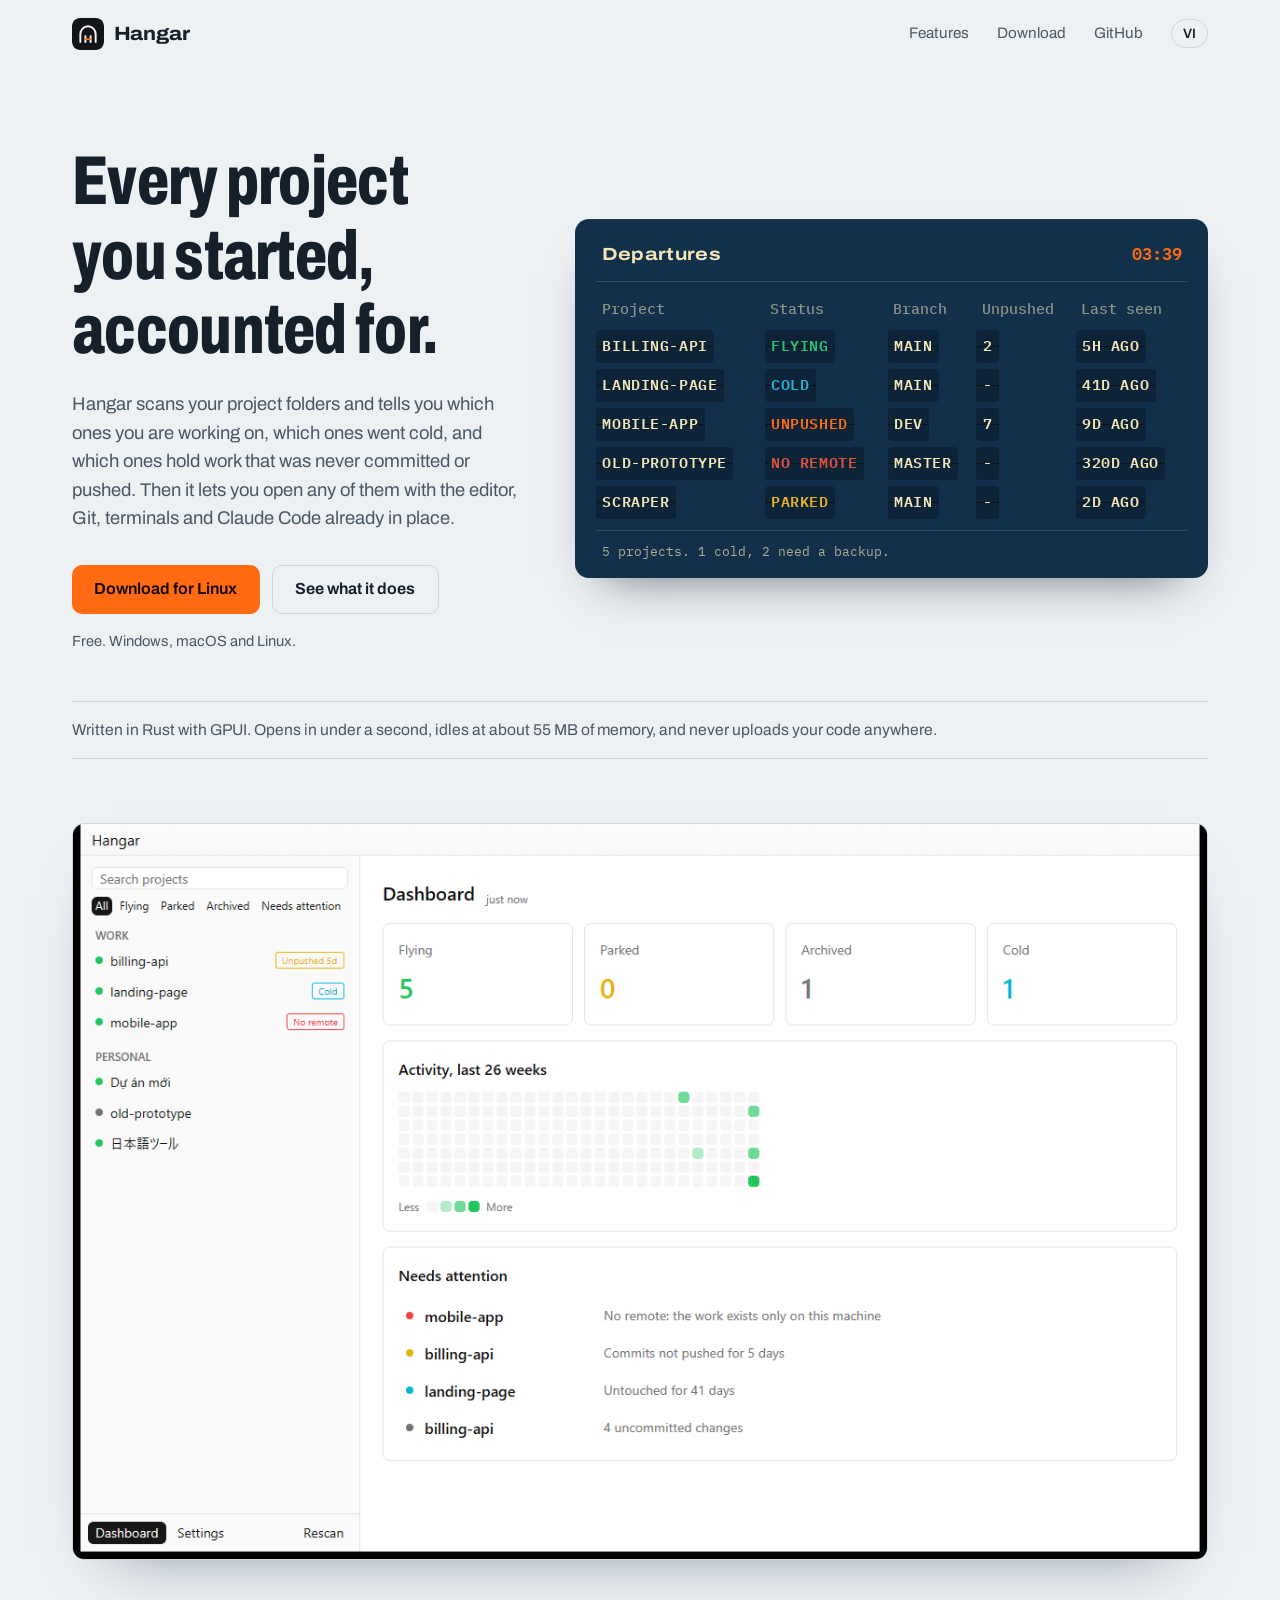
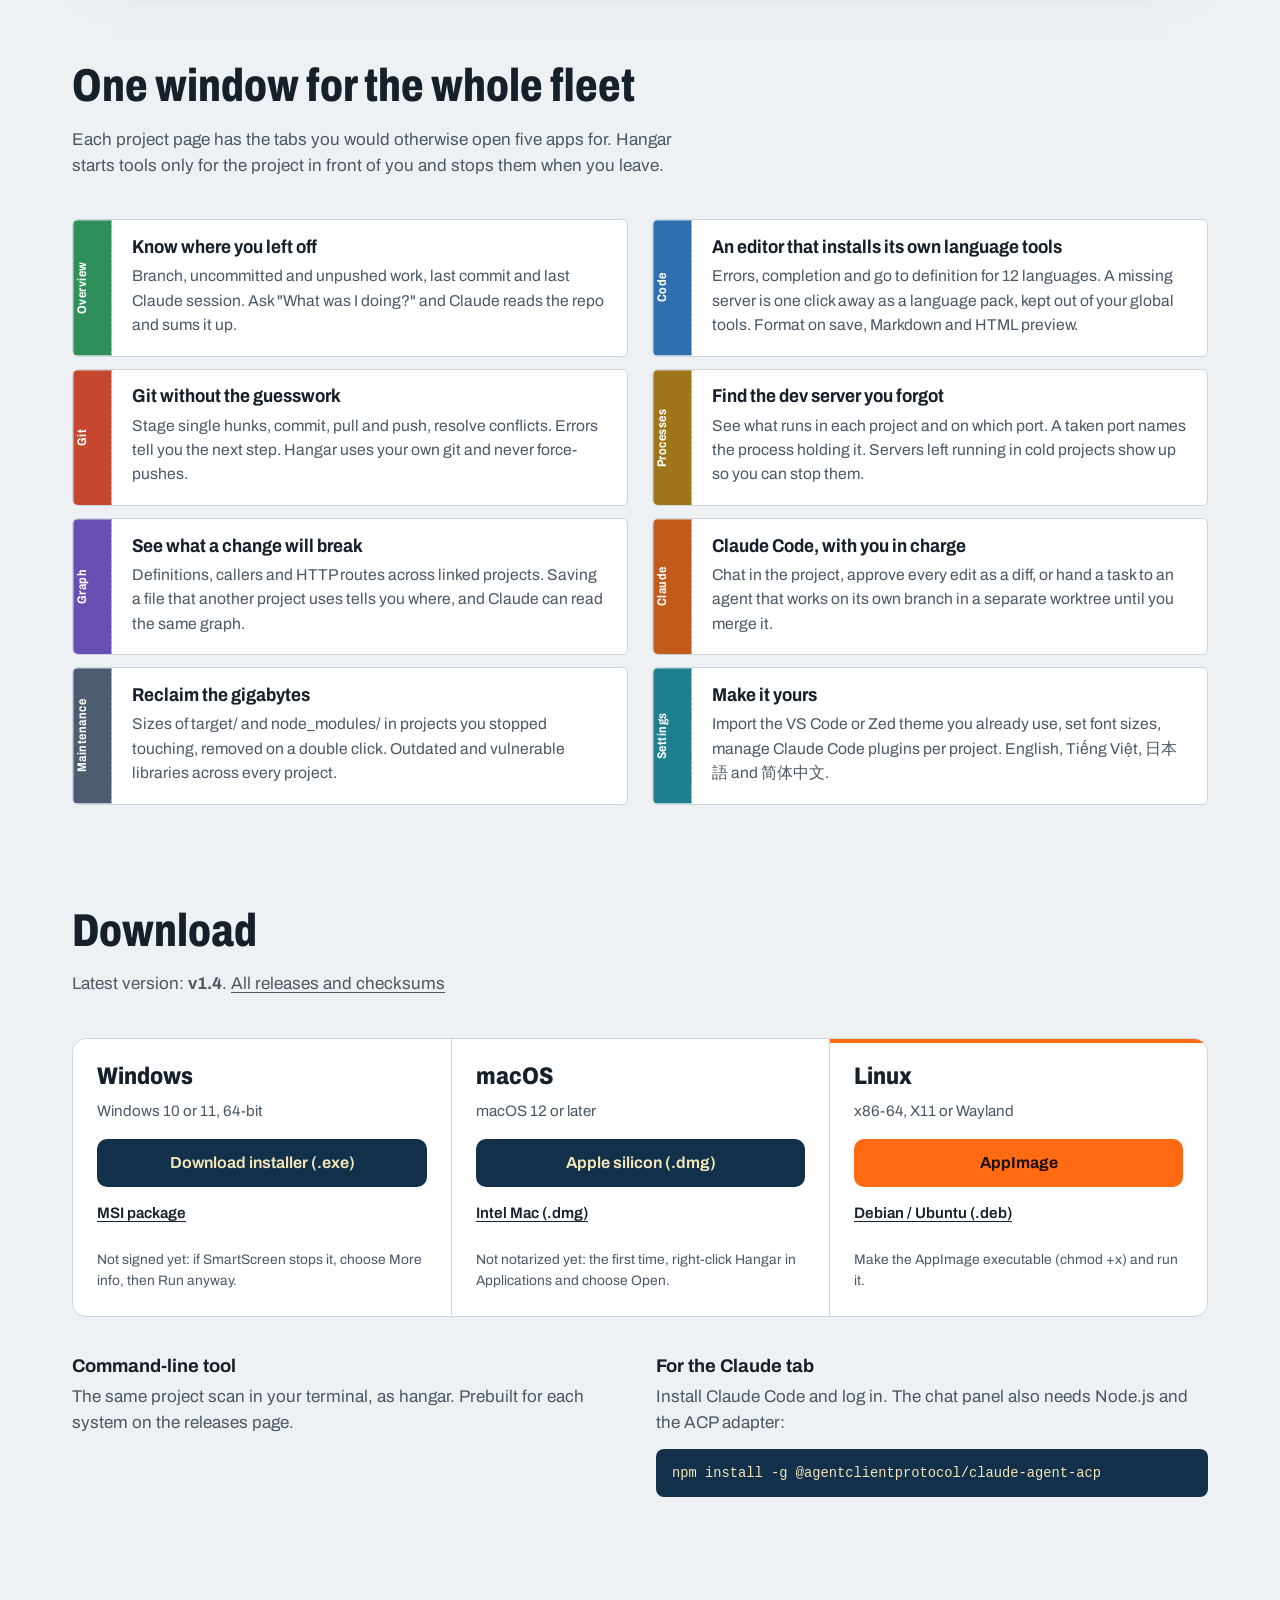
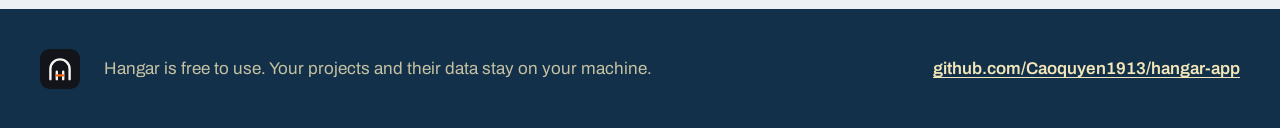
==== index.html @ e654cdb1 "Website and download page Co-Authored-By: Claude Opus 5.5 <noreply@anthropic.com>" ====
<!doctype html>
<html lang="en">
<head>
<meta charset="utf-8">
<meta name="viewport" content="width=device-width, initial-scale=1">
<title>Hangar — a control tower for all your projects</title>
<meta name="description" content="Hangar is a desktop app that keeps track of every project folder you have: what is active, what went cold, what was never pushed. Editor, Git, processes and Claude Code built in. Free for Windows, macOS and Linux.">
<meta property="og:title" content="Hangar — a control tower for all your projects">
<meta property="og:description" content="See which projects are flying, which went cold and which have work that was never pushed. Editor, Git, processes and Claude Code in one fast desktop app.">
<meta property="og:image" content="dashboard.png">
<link rel="icon" href="logo.svg" type="image/svg+xml">
<link rel="preconnect" href="https://fonts.googleapis.com">
<link rel="preconnect" href="https://fonts.gstatic.com" crossorigin>
<link href="https://fonts.googleapis.com/css2?family=Archivo:wdth,wght@62..125,400..800&family=IBM+Plex+Mono:wght@500;600&display=swap" rel="stylesheet">
<link rel="stylesheet" href="styles.css">
</head>
<body>
<a class="skip" href="#main" data-i18n="skip">Skip to content</a>

<header class="bar">
  <a class="brand" href="#top" aria-label="Hangar home">
    <img src="logo.svg" width="32" height="32" alt="">
    <span>Hangar</span>
  </a>
  <nav aria-label="Main">
    <a href="#features" data-i18n="nav.features">Features</a>
    <a href="#download" data-i18n="nav.download">Download</a>
    <a class="repo-link" href="https://github.com/Caoquyen1913/hangar-app">GitHub</a>
    <button class="lang" type="button" aria-label="Tiếng Việt" data-lang-toggle>VI</button>
  </nav>
</header>

<main id="main">
  <section class="hero" id="top">
    <div class="hero-copy">
      <h1 data-i18n="hero.title">Every project you started, accounted for.</h1>
      <p class="lede" data-i18n="hero.lede">Hangar scans your project folders and tells you which ones you are working on, which ones went cold, and which ones hold work that was never committed or pushed. Then it lets you open any of them with the editor, Git, terminals and Claude Code already in place.</p>
      <div class="cta">
        <a class="btn primary" href="#download" data-primary-download>
          <span data-primary-label data-i18n="hero.cta">Download Hangar</span>
        </a>
        <a class="btn ghost" href="#features" data-i18n="hero.source">See what it does</a>
      </div>
      <p class="fine" data-primary-note data-i18n="hero.fine">Free. Windows, macOS and Linux.</p>
    </div>

    <figure class="board" aria-label="Example: five projects and their status">
      <div class="board-head">
        <span class="board-title">Departures</span>
        <span class="board-clock" data-clock>09:41</span>
      </div>
      <table>
        <thead>
          <tr><th scope="col">Project</th><th scope="col">Status</th><th scope="col" class="opt">Branch</th><th scope="col">Unpushed</th><th scope="col">Last seen</th></tr>
        </thead>
        <tbody data-board>
          <tr><td><span class="flap">billing-api</span></td><td><span class="flap s-fly">FLYING</span></td><td class="opt"><span class="flap">main</span></td><td><span class="flap">2</span></td><td><span class="flap">5H AGO</span></td></tr>
          <tr><td><span class="flap">landing-page</span></td><td><span class="flap s-cold">COLD</span></td><td class="opt"><span class="flap">main</span></td><td><span class="flap">-</span></td><td><span class="flap">41D AGO</span></td></tr>
          <tr><td><span class="flap">mobile-app</span></td><td><span class="flap s-warn">UNPUSHED</span></td><td class="opt"><span class="flap">dev</span></td><td><span class="flap">7</span></td><td><span class="flap">9D AGO</span></td></tr>
          <tr><td><span class="flap">old-prototype</span></td><td><span class="flap s-red">NO REMOTE</span></td><td class="opt"><span class="flap">master</span></td><td><span class="flap">-</span></td><td><span class="flap">320D AGO</span></td></tr>
          <tr><td><span class="flap">scraper</span></td><td><span class="flap s-park">PARKED</span></td><td class="opt"><span class="flap">main</span></td><td><span class="flap">-</span></td><td><span class="flap">2D AGO</span></td></tr>
        </tbody>
      </table>
      <figcaption data-i18n="board.caption">5 projects. 1 cold, 2 need a backup.</figcaption>
    </figure>
  </section>

  <section class="facts" aria-label="Performance">
    <p data-i18n="facts">Written in Rust with GPUI. Opens in under a second, idles at about 55 MB of memory, and never uploads your code anywhere.</p>
  </section>

  <section class="shot">
    <img src="dashboard.png" width="1216" height="788" loading="lazy" alt="The Hangar dashboard: counts of flying, parked, archived and cold projects, a 26-week activity heatmap, and a list of projects that need attention.">
  </section>

  <section class="features" id="features" aria-labelledby="features-title">
    <div class="section-head">
      <h2 id="features-title" data-i18n="features.title">One window for the whole fleet</h2>
      <p data-i18n="features.lede">Each project page has the tabs you would otherwise open five apps for. Hangar starts tools only for the project in front of you and stops them when you leave.</p>
    </div>

    <ol class="strips">
      <li class="strip c-overview">
        <span class="gate">Overview</span>
        <div>
          <h3 data-i18n="f1.t">Know where you left off</h3>
          <p data-i18n="f1.d">Branch, uncommitted and unpushed work, last commit and last Claude session. Ask "What was I doing?" and Claude reads the repo and sums it up.</p>
        </div>
      </li>
      <li class="strip c-code">
        <span class="gate">Code</span>
        <div>
          <h3 data-i18n="f2.t">An editor that installs its own language tools</h3>
          <p data-i18n="f2.d">Errors, completion and go to definition for 12 languages. A missing server is one click away as a language pack, kept out of your global tools. Format on save, Markdown and HTML preview.</p>
        </div>
      </li>
      <li class="strip c-git">
        <span class="gate">Git</span>
        <div>
          <h3 data-i18n="f3.t">Git without the guesswork</h3>
          <p data-i18n="f3.d">Stage single hunks, commit, pull and push, resolve conflicts. Errors tell you the next step. Hangar uses your own git and never force-pushes.</p>
        </div>
      </li>
      <li class="strip c-proc">
        <span class="gate">Processes</span>
        <div>
          <h3 data-i18n="f4.t">Find the dev server you forgot</h3>
          <p data-i18n="f4.d">See what runs in each project and on which port. A taken port names the process holding it. Servers left running in cold projects show up so you can stop them.</p>
        </div>
      </li>
      <li class="strip c-graph">
        <span class="gate">Graph</span>
        <div>
          <h3 data-i18n="f5.t">See what a change will break</h3>
          <p data-i18n="f5.d">Definitions, callers and HTTP routes across linked projects. Saving a file that another project uses tells you where, and Claude can read the same graph.</p>
        </div>
      </li>
      <li class="strip c-claude">
        <span class="gate">Claude</span>
        <div>
          <h3 data-i18n="f6.t">Claude Code, with you in charge</h3>
          <p data-i18n="f6.d">Chat in the project, approve every edit as a diff, or hand a task to an agent that works on its own branch in a separate worktree until you merge it.</p>
        </div>
      </li>
      <li class="strip c-care">
        <span class="gate">Maintenance</span>
        <div>
          <h3 data-i18n="f7.t">Reclaim the gigabytes</h3>
          <p data-i18n="f7.d">Sizes of target/ and node_modules/ in projects you stopped touching, removed on a double click. Outdated and vulnerable libraries across every project.</p>
        </div>
      </li>
      <li class="strip c-set">
        <span class="gate">Settings</span>
        <div>
          <h3 data-i18n="f8.t">Make it yours</h3>
          <p data-i18n="f8.d">Import the VS Code or Zed theme you already use, set font sizes, manage Claude Code plugins per project. English, Tiếng Việt, 日本語 and 简体中文.</p>
        </div>
      </li>
    </ol>
  </section>

  <section class="download" id="download" aria-labelledby="download-title">
    <div class="section-head">
      <h2 id="download-title" data-i18n="dl.title">Download</h2>
      <p><span data-i18n="dl.version">Latest version:</span> <strong data-version>v1.4</strong>. <a href="https://github.com/Caoquyen1913/hangar-app/releases" data-i18n="dl.all">All releases and checksums</a></p>
    </div>

    <div class="platforms">
      <article class="platform" data-os="windows">
        <h3>Windows</h3>
        <p class="req" data-i18n="dl.win.req">Windows 10 or 11, 64-bit</p>
        <a class="btn primary" data-asset="setup.exe" href="https://github.com/Caoquyen1913/hangar-app/releases/latest" data-i18n="dl.win.exe">Download installer (.exe)</a>
        <a class="alt" data-asset=".msi" href="https://github.com/Caoquyen1913/hangar-app/releases/latest" data-i18n="dl.win.msi">MSI package</a>
        <p class="note" data-i18n="dl.win.note">Not signed yet: if SmartScreen stops it, choose More info, then Run anyway.</p>
      </article>
      <article class="platform" data-os="mac">
        <h3>macOS</h3>
        <p class="req" data-i18n="dl.mac.req">macOS 12 or later</p>
        <a class="btn primary" data-asset="aarch64.dmg" href="https://github.com/Caoquyen1913/hangar-app/releases/latest" data-i18n="dl.mac.arm">Apple silicon (.dmg)</a>
        <a class="alt" data-asset="x64.dmg" href="https://github.com/Caoquyen1913/hangar-app/releases/latest" data-i18n="dl.mac.intel">Intel Mac (.dmg)</a>
        <p class="note" data-i18n="dl.mac.note">Not notarized yet: the first time, right-click Hangar in Applications and choose Open.</p>
      </article>
      <article class="platform" data-os="linux">
        <h3>Linux</h3>
        <p class="req" data-i18n="dl.linux.req">x86-64, X11 or Wayland</p>
        <a class="btn primary" data-asset=".AppImage" href="https://github.com/Caoquyen1913/hangar-app/releases/latest" data-i18n="dl.linux.appimage">AppImage</a>
        <a class="alt" data-asset=".deb" href="https://github.com/Caoquyen1913/hangar-app/releases/latest" data-i18n="dl.linux.deb">Debian / Ubuntu (.deb)</a>
        <p class="note" data-i18n="dl.linux.note">Make the AppImage executable (chmod +x) and run it.</p>
      </article>
    </div>

    <div class="extras">
      <div>
        <h3 data-i18n="dl.cli.t">Command-line tool</h3>
        <p data-i18n="dl.cli.d">The same project scan in your terminal, as hangar. Prebuilt for each system on the releases page.</p>
      </div>
      <div>
        <h3 data-i18n="dl.claude.t">For the Claude tab</h3>
        <p data-i18n="dl.claude.d">Install Claude Code and log in. The chat panel also needs Node.js and the ACP adapter:</p>
        <pre><code>npm install -g @agentclientprotocol/claude-agent-acp</code></pre>
      </div>
    </div>
  </section>
</main>

<footer class="foot">
  <img src="logo.svg" width="40" height="40" alt="">
  <p data-i18n="foot">Hangar is free to use. Your projects and their data stay on your machine.</p>
  <a href="https://github.com/Caoquyen1913/hangar-app/releases">github.com/Caoquyen1913/hangar-app</a>
</footer>

<script src="site.js"></script>
</body>
</html>
---- styles.css ----
/* Hangar landing page. Tokens follow the app: status colours from the dashboard, orange from the logo. */
:root {
  --paper: #eef1f4;        /* runway grey, the page */
  --ink: #15202b;          /* body text */
  --ink-soft: #4a5866;
  --rule: #cdd5dd;
  --night: #12304a;        /* the departures board */
  --night-deep: #0d2438;
  --board-ink: #f3e6b8;    /* flight-strip buff */
  --beacon: #ff6a13;       /* logo orange, actions only */
  --beacon-ink: #1a0d04;
  --fly: #2fbf71;
  --park: #e6b325;
  --cold: #27b4d8;
  --red: #e0533f;
  --surface: #ffffff;
  --display: "Archivo", system-ui, sans-serif;
  --mono: "IBM Plex Mono", ui-monospace, monospace;
  --measure: 62ch;
  color-scheme: light;
}

@media (prefers-color-scheme: dark) {
  :root {
    --paper: #0f1a24;
    --ink: #e7edf2;
    --ink-soft: #a3b1be;
    --rule: #26384a;
    --night: #163a59;
    --night-deep: #0b1e2f;
    --surface: #152431;
    color-scheme: dark;
  }
}

*, *::before, *::after { box-sizing: border-box; }

html { scroll-behavior: smooth; }
@media (prefers-reduced-motion: reduce) { html { scroll-behavior: auto; } }

body {
  margin: 0;
  background: var(--paper);
  color: var(--ink);
  font-family: var(--display);
  font-size: 1.0625rem;
  line-height: 1.55;
  font-variation-settings: "wdth" 100;
  -webkit-font-smoothing: antialiased;
}

img { max-width: 100%; height: auto; display: block; }

a { color: inherit; text-underline-offset: 0.2em; }

:focus-visible {
  outline: 3px solid var(--beacon);
  outline-offset: 3px;
  border-radius: 4px;
}

.skip {
  position: absolute;
  left: 1rem;
  top: -4rem;
  background: var(--beacon);
  color: var(--beacon-ink);
  padding: 0.5rem 0.9rem;
  border-radius: 6px;
  z-index: 10;
}
.skip:focus { top: 1rem; }

/* ---------- top bar ---------- */

.bar {
  display: flex;
  align-items: center;
  justify-content: space-between;
  gap: 1rem;
  max-width: 76rem;
  margin: 0 auto;
  padding: 1.1rem clamp(1rem, 4vw, 2.5rem);
}

.brand {
  display: inline-flex;
  align-items: center;
  gap: 0.6rem;
  text-decoration: none;
  font-weight: 750;
  font-size: 1.2rem;
  font-variation-settings: "wdth" 112;
  letter-spacing: -0.01em;
}
.brand img { border-radius: 8px; }

.bar nav {
  display: flex;
  align-items: center;
  gap: clamp(0.75rem, 2.5vw, 1.75rem);
  font-size: 0.95rem;
}
.bar nav a { text-decoration: none; color: var(--ink-soft); }
.bar nav a:hover { color: var(--ink); text-decoration: underline; }

.lang {
  font: inherit;
  font-size: 0.85rem;
  font-weight: 600;
  color: var(--ink);
  background: transparent;
  border: 1.5px solid var(--rule);
  border-radius: 999px;
  padding: 0.2rem 0.7rem;
  cursor: pointer;
}
.lang:hover { border-color: var(--ink-soft); }

@media (max-width: 560px) {
  .repo-link { display: none; }
}

/* ---------- hero ---------- */

.hero {
  max-width: 76rem;
  margin: 0 auto;
  padding: clamp(2rem, 6vw, 5rem) clamp(1rem, 4vw, 2.5rem) clamp(2rem, 4vw, 3rem);
  display: grid;
  grid-template-columns: minmax(0, 5fr) minmax(0, 7fr);
  gap: clamp(2rem, 4vw, 4rem);
  align-items: center;
}

@media (max-width: 960px) {
  .hero { grid-template-columns: minmax(0, 1fr); }
}

h1, h2, h3 { margin: 0; line-height: 1.08; }

h1 {
  font-size: clamp(2.6rem, 5.4vw, 4.4rem);
  font-weight: 800;
  font-variation-settings: "wdth" 72;
  letter-spacing: -0.01em;
  text-wrap: balance;
}

.lede {
  margin: 1.4rem 0 0;
  max-width: var(--measure);
  font-size: 1.15rem;
  color: var(--ink-soft);
}

.cta {
  display: flex;
  flex-wrap: wrap;
  gap: 0.75rem;
  margin-top: 2rem;
}

.btn {
  display: inline-flex;
  align-items: center;
  justify-content: center;
  min-height: 3rem;
  padding: 0.7rem 1.4rem;
  border-radius: 10px;
  font-weight: 650;
  text-decoration: none;
  font-size: 1rem;
  transition: background-color 120ms ease, border-color 120ms ease;
}
.btn.primary {
  background: var(--beacon);
  color: var(--beacon-ink);
}
.btn.primary:hover { background: #ff8440; }
.btn.ghost {
  border: 1.5px solid var(--rule);
  color: var(--ink);
}
.btn.ghost:hover { border-color: var(--ink-soft); }

.fine {
  margin: 1rem 0 0;
  font-size: 0.92rem;
  color: var(--ink-soft);
}

/* ---------- departures board ---------- */

.board {
  margin: 0;
  background: var(--night);
  color: var(--board-ink);
  border-radius: 14px;
  padding: 1.3rem 1.3rem 1rem;
  box-shadow: 0 1px 0 rgba(255, 255, 255, 0.06) inset, 0 24px 48px -28px rgba(6, 22, 38, 0.65);
  font-family: var(--mono);
  min-width: 0;
}

.board-head {
  display: flex;
  justify-content: space-between;
  align-items: baseline;
  padding: 0 0.35rem 0.8rem;
  border-bottom: 1px solid rgba(243, 230, 184, 0.16);
}
.board-title {
  font-family: var(--display);
  font-weight: 700;
  font-variation-settings: "wdth" 120;
  font-size: 1.1rem;
  letter-spacing: 0.02em;
}
.board-clock {
  color: var(--beacon);
  font-weight: 600;
  font-variant-numeric: tabular-nums;
}

.board table {
  width: 100%;
  border-collapse: separate;
  border-spacing: 0 6px;
  font-size: clamp(0.7rem, 1.15vw, 0.98rem);
  margin-top: 0.4rem;
}
.board th {
  text-align: left;
  font-weight: 500;
  color: rgba(243, 230, 184, 0.55);
  padding: 0.2rem 0.35rem;
  white-space: nowrap;
}
.board td {
  padding: 0;
  white-space: nowrap;
}
.board td:first-child .flap { min-width: 13ch; }

@media (max-width: 520px) {
  .board { padding: 1rem 0.7rem 0.8rem; overflow-x: auto; }
  .board table { font-size: 0.66rem; }
  .board .opt { display: none; }
  .board th { padding: 0.2rem 0.25rem; }
  .board td:first-child .flap { min-width: 0; }
  .flap { padding: 0.28rem 0.3rem; margin-right: 2px; }
}

.flap {
  display: inline-block;
  background: var(--night-deep);
  border-radius: 4px;
  padding: 0.32rem 0.4rem;
  margin-right: 4px;
  font-weight: 600;
  letter-spacing: 0.04em;
  text-transform: uppercase;
  position: relative;
  /* the hinge line across each split-flap tile */
  background-image: linear-gradient(to bottom, transparent calc(50% - 0.5px), rgba(0, 0, 0, 0.45) calc(50% - 0.5px), rgba(0, 0, 0, 0.45) calc(50% + 0.5px), transparent calc(50% + 0.5px));
}
.s-fly { color: var(--fly); }
.s-park { color: var(--park); }
.s-cold { color: var(--cold); }
.s-warn { color: var(--beacon); }
.s-red { color: var(--red); }

.board figcaption {
  padding: 0.7rem 0.35rem 0;
  font-size: 0.8rem;
  color: rgba(243, 230, 184, 0.7);
  border-top: 1px solid rgba(243, 230, 184, 0.16);
  margin-top: 0.3rem;
}

/* ---------- facts + screenshot ---------- */

.facts {
  max-width: 76rem;
  margin: 0 auto;
  padding: 0 clamp(1rem, 4vw, 2.5rem);
}
.facts p {
  margin: 0;
  padding: 1rem 0;
  border-top: 1px solid var(--rule);
  border-bottom: 1px solid var(--rule);
  color: var(--ink-soft);
  font-size: 0.98rem;
}

.shot {
  max-width: 76rem;
  margin: 0 auto;
  padding: clamp(2rem, 5vw, 4rem) clamp(1rem, 4vw, 2.5rem) 0;
}
.shot img {
  width: 100%;
  border-radius: 12px;
  border: 1px solid var(--rule);
  box-shadow: 0 30px 60px -40px rgba(18, 48, 74, 0.55);
}

/* ---------- features as flight strips ---------- */

.features, .download {
  max-width: 76rem;
  margin: 0 auto;
  padding: clamp(3.5rem, 8vw, 6.5rem) clamp(1rem, 4vw, 2.5rem) 0;
}

.section-head { max-width: var(--measure); }
.section-head h2 {
  font-size: clamp(2rem, 3.6vw, 2.9rem);
  font-weight: 800;
  font-variation-settings: "wdth" 76;
}
.section-head p {
  margin: 0.9rem 0 0;
  color: var(--ink-soft);
}

.strips {
  list-style: none;
  margin: 2.5rem 0 0;
  padding: 0;
  display: grid;
  grid-template-columns: repeat(2, minmax(0, 1fr));
  gap: 0.75rem 1.5rem;
}
@media (max-width: 760px) {
  .strips { grid-template-columns: minmax(0, 1fr); }
}

.strip {
  --tab: var(--ink-soft);
  display: grid;
  grid-template-columns: 2.4rem minmax(0, 1fr);
  background: var(--surface);
  border: 1px solid var(--rule);
  border-radius: 6px;
  overflow: hidden;
}
.strip .gate {
  writing-mode: vertical-rl;
  transform: rotate(180deg);
  background: var(--tab);
  color: #fff;
  font-weight: 700;
  font-size: 0.78rem;
  letter-spacing: 0.04em;
  font-variation-settings: "wdth" 85;
  text-align: center;
  padding: 0.8rem 0;
}
.strip > div {
  padding: 1.05rem 1.25rem 1.15rem;
  border-left: 1px dashed var(--rule);
}
.strip h3 {
  font-size: 1.16rem;
  font-weight: 700;
  font-variation-settings: "wdth" 90;
}
.strip p {
  margin: 0.45rem 0 0;
  color: var(--ink-soft);
  font-size: 0.98rem;
}

.c-overview { --tab: #2f8f5b; }
.c-code { --tab: #2f6fb0; }
.c-git { --tab: #c4472f; }
.c-proc { --tab: #a0761a; }
.c-graph { --tab: #6a4fb3; }
.c-claude { --tab: #c25a1b; }
.c-care { --tab: #4b5d6e; }
.c-set { --tab: #1f7f8f; }

/* ---------- download ---------- */

.platforms {
  margin-top: 2.5rem;
  display: grid;
  grid-template-columns: repeat(3, minmax(0, 1fr));
  border: 1px solid var(--rule);
  border-radius: 14px;
  background: var(--surface);
  overflow: hidden;
}
@media (max-width: 860px) {
  .platforms { grid-template-columns: minmax(0, 1fr); }
}

.platform {
  padding: 1.6rem 1.5rem 1.5rem;
  display: flex;
  flex-direction: column;
  align-items: flex-start;
  gap: 0.6rem;
}
.platform + .platform { border-left: 1px solid var(--rule); }
@media (max-width: 860px) {
  .platform + .platform { border-left: 0; border-top: 1px solid var(--rule); }
}
.platform.is-you { box-shadow: inset 0 4px 0 var(--beacon); }

.platform h3 {
  font-size: 1.5rem;
  font-weight: 800;
  font-variation-settings: "wdth" 85;
}
.platform .req { margin: 0 0 0.4rem; color: var(--ink-soft); font-size: 0.95rem; }
.platform .btn { width: 100%; }
/* Only the visitor's own system gets the orange button; the others stay quiet. */
.platforms.has-you .platform:not(.is-you) .btn.primary {
  background: var(--night);
  color: var(--board-ink);
}
.platforms.has-you .platform:not(.is-you) .btn.primary:hover { background: var(--night-deep); }
.platform .alt { font-size: 0.95rem; font-weight: 600; padding: 0.3rem 0; }
.platform .note { margin: auto 0 0; padding-top: 0.6rem; font-size: 0.86rem; color: var(--ink-soft); }

.extras {
  margin-top: 2.5rem;
  display: grid;
  grid-template-columns: repeat(2, minmax(0, 1fr));
  gap: 2rem;
}
@media (max-width: 760px) {
  .extras { grid-template-columns: minmax(0, 1fr); }
}
.extras h3 { font-size: 1.15rem; font-weight: 700; }
.extras p { margin: 0.45rem 0 0; color: var(--ink-soft); max-width: var(--measure); }
.extras pre {
  margin: 0.8rem 0 0;
  background: var(--night);
  color: var(--board-ink);
  border-radius: 8px;
  padding: 0.8rem 1rem;
  overflow-x: auto;
  font-family: var(--mono);
  font-size: 0.86rem;
}

/* ---------- footer ---------- */

.foot {
  margin-top: clamp(4rem, 9vw, 7rem);
  background: var(--night);
  color: var(--board-ink);
  padding: 2.5rem clamp(1rem, 4vw, 2.5rem);
  display: flex;
  flex-wrap: wrap;
  align-items: center;
  gap: 1rem 1.5rem;
}
.foot img { border-radius: 9px; }
.foot p { margin: 0; flex: 1 1 20rem; color: rgba(243, 230, 184, 0.8); }
.foot a { color: var(--board-ink); font-weight: 600; }
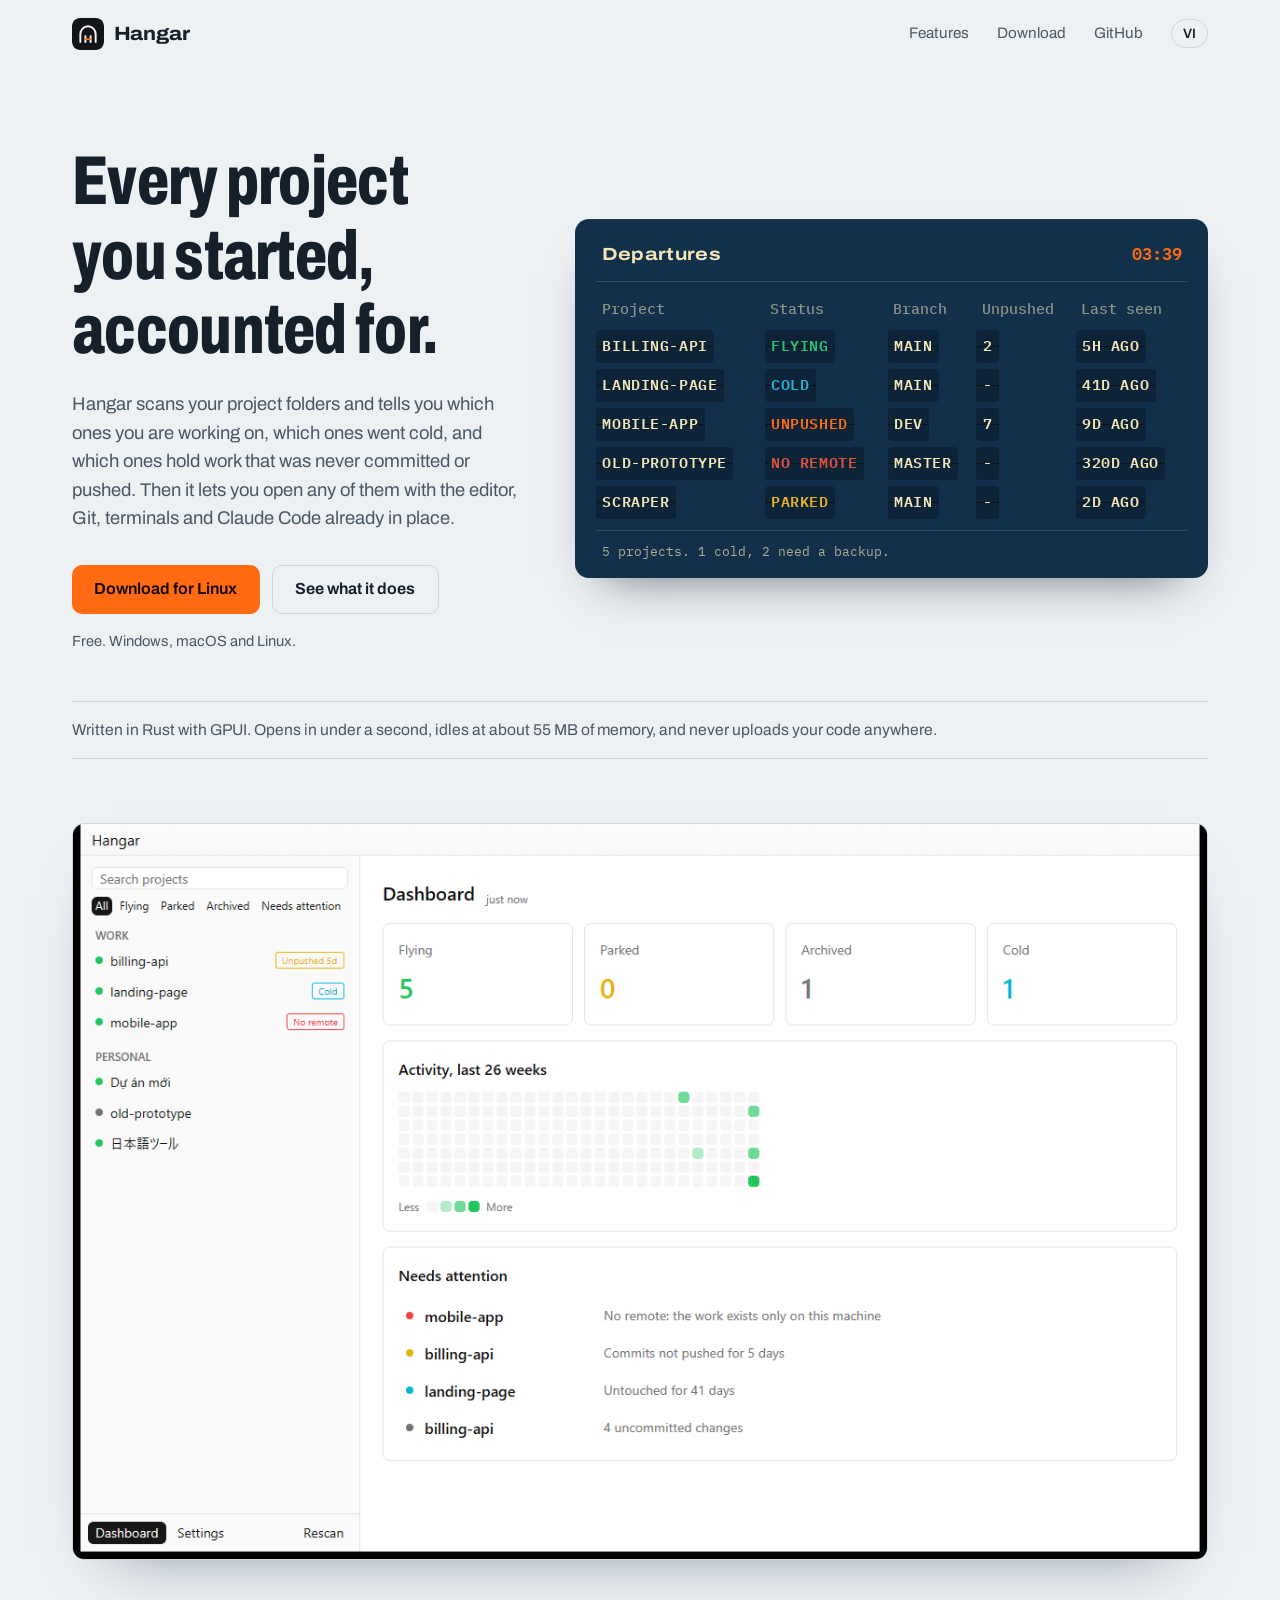
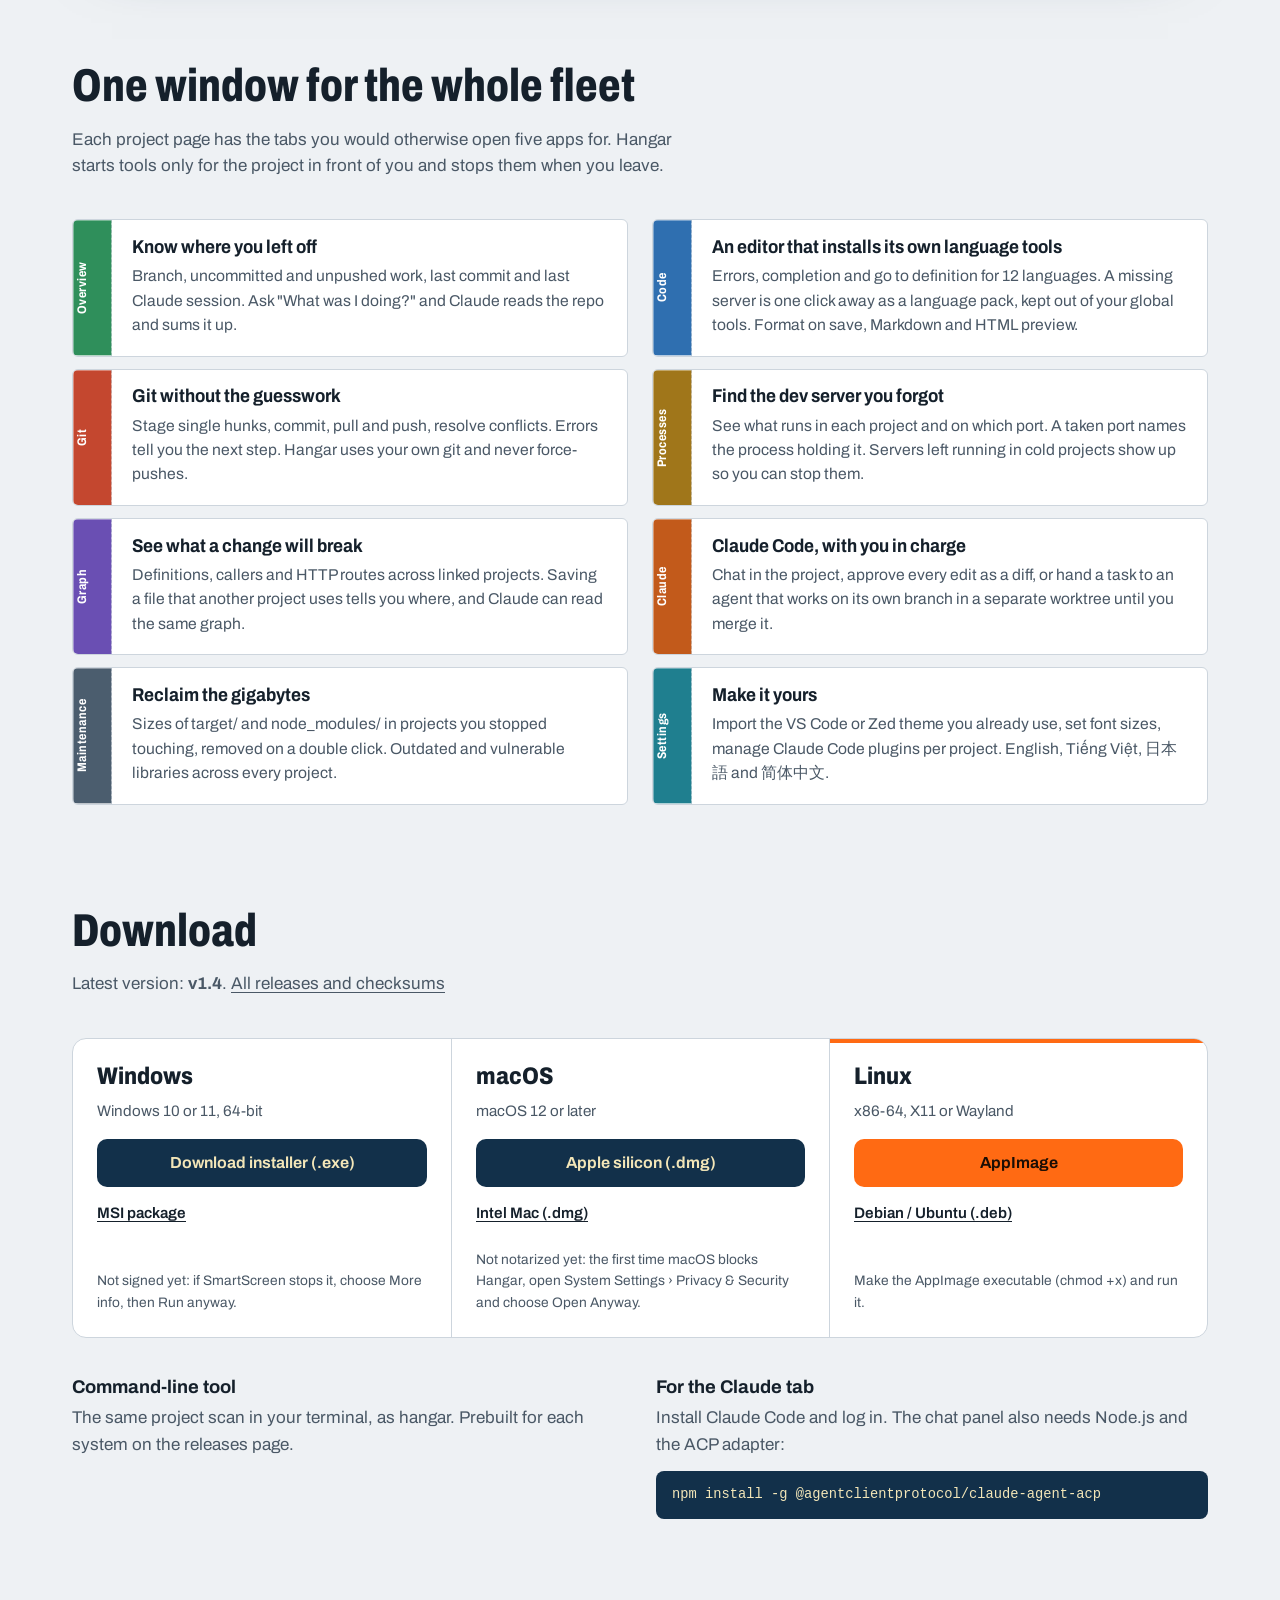
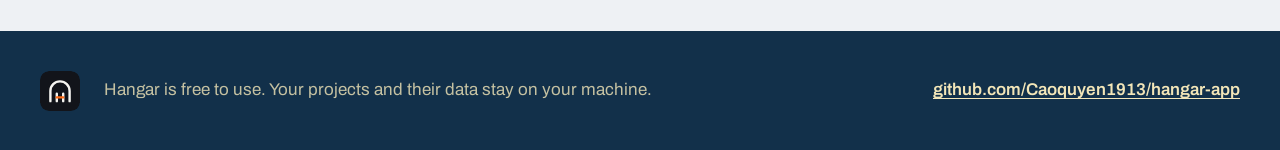
==== commit 00719a33: "Release workflow: build installers here from a tag of the source repository; macOS install note Co-A" ====
--- a/index.html
+++ b/index.html
@@ -158,7 +158,7 @@
         <p class="req" data-i18n="dl.mac.req">macOS 12 or later</p>
         <a class="btn primary" data-asset="aarch64.dmg" href="https://github.com/Caoquyen1913/hangar-app/releases/latest" data-i18n="dl.mac.arm">Apple silicon (.dmg)</a>
         <a class="alt" data-asset="x64.dmg" href="https://github.com/Caoquyen1913/hangar-app/releases/latest" data-i18n="dl.mac.intel">Intel Mac (.dmg)</a>
-        <p class="note" data-i18n="dl.mac.note">Not notarized yet: the first time, right-click Hangar in Applications and choose Open.</p>
+        <p class="note" data-i18n="dl.mac.note">Not notarized yet: the first time macOS blocks Hangar, open System Settings › Privacy &amp; Security and choose Open Anyway.</p>
       </article>
       <article class="platform" data-os="linux">
         <h3>Linux</h3>
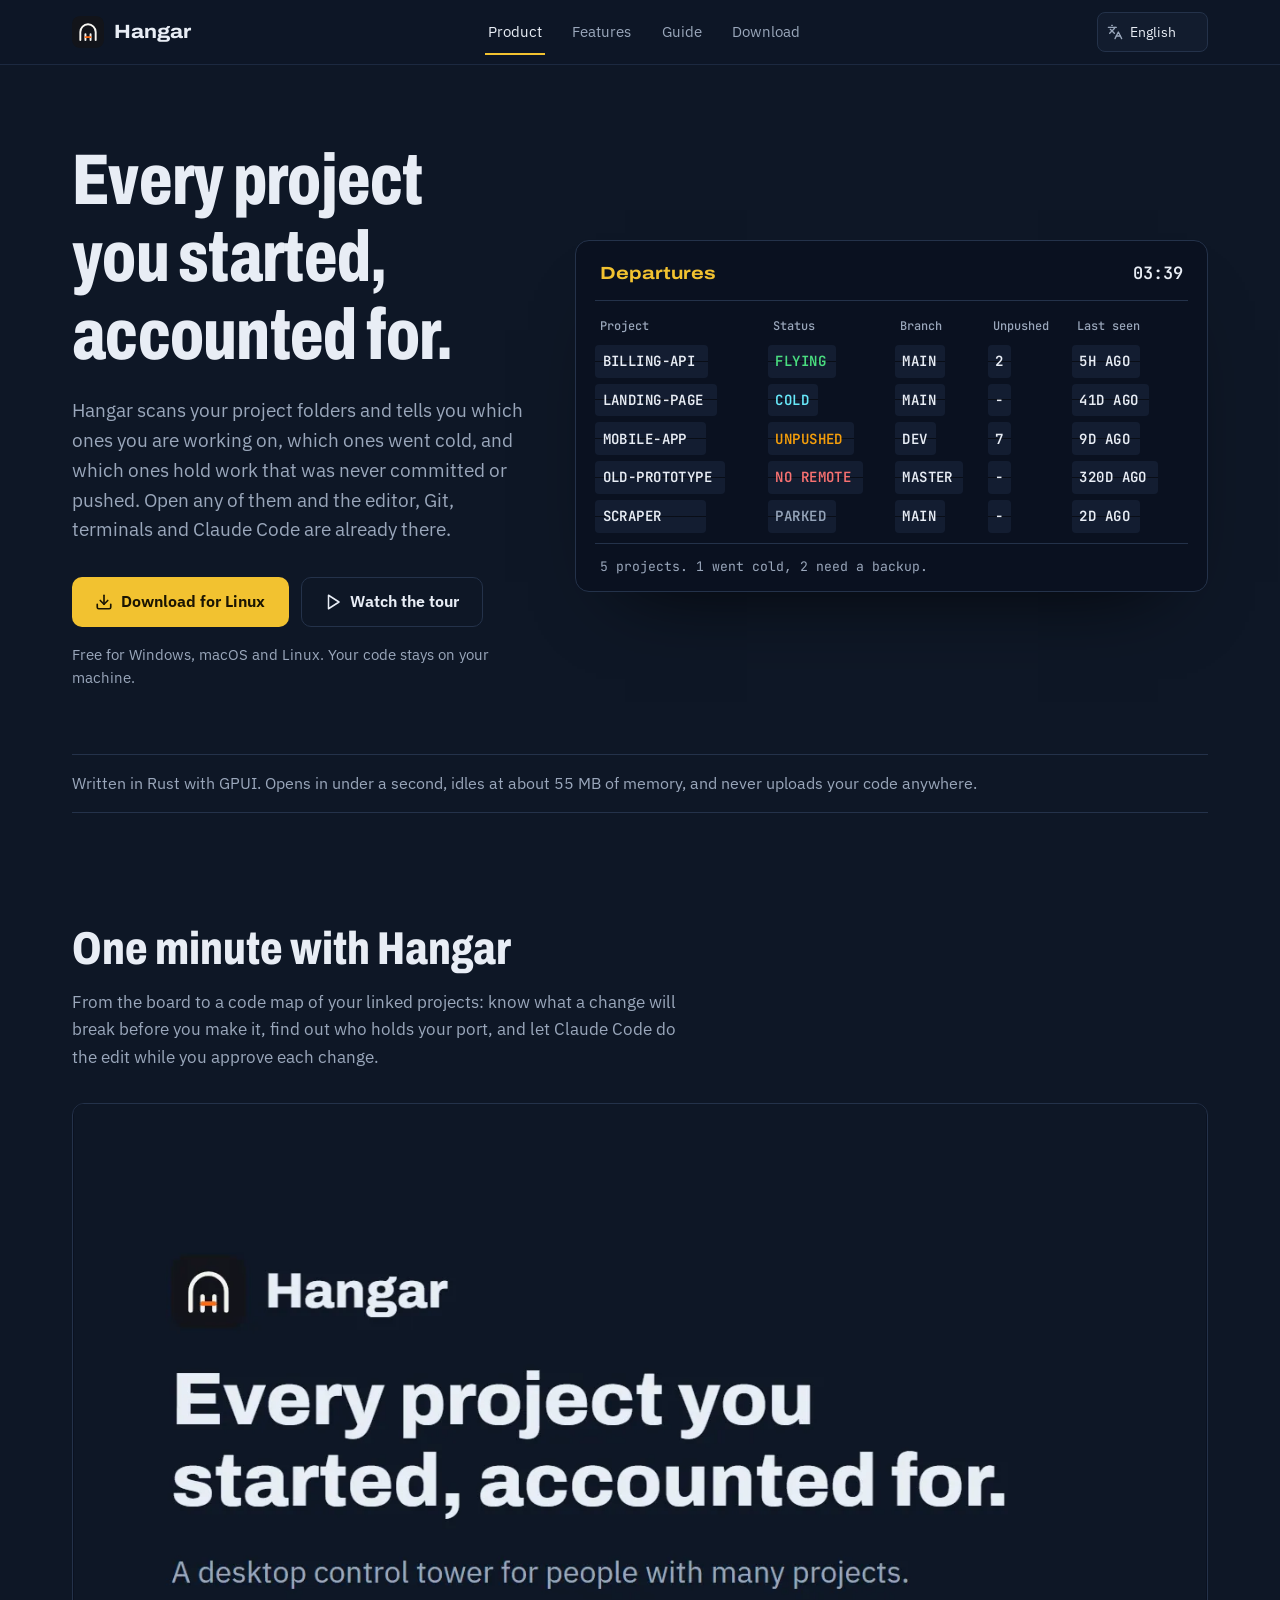
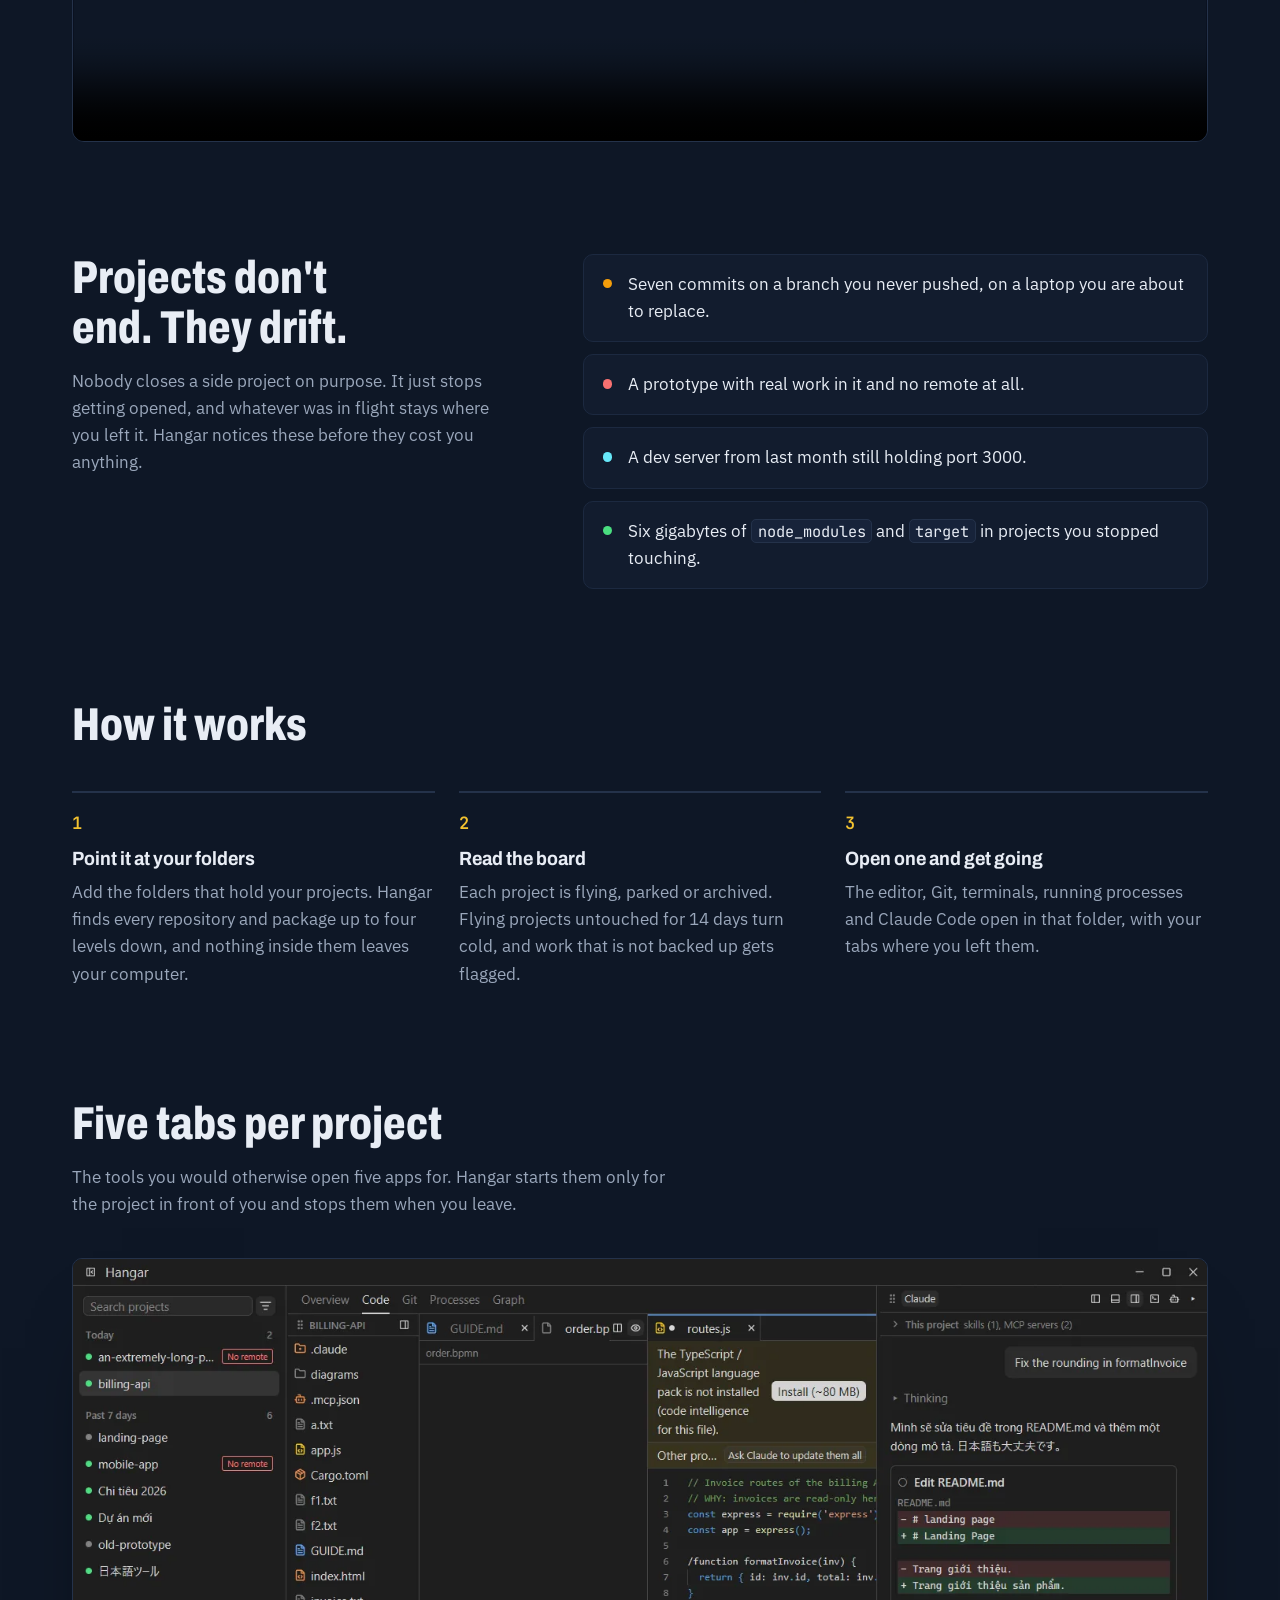
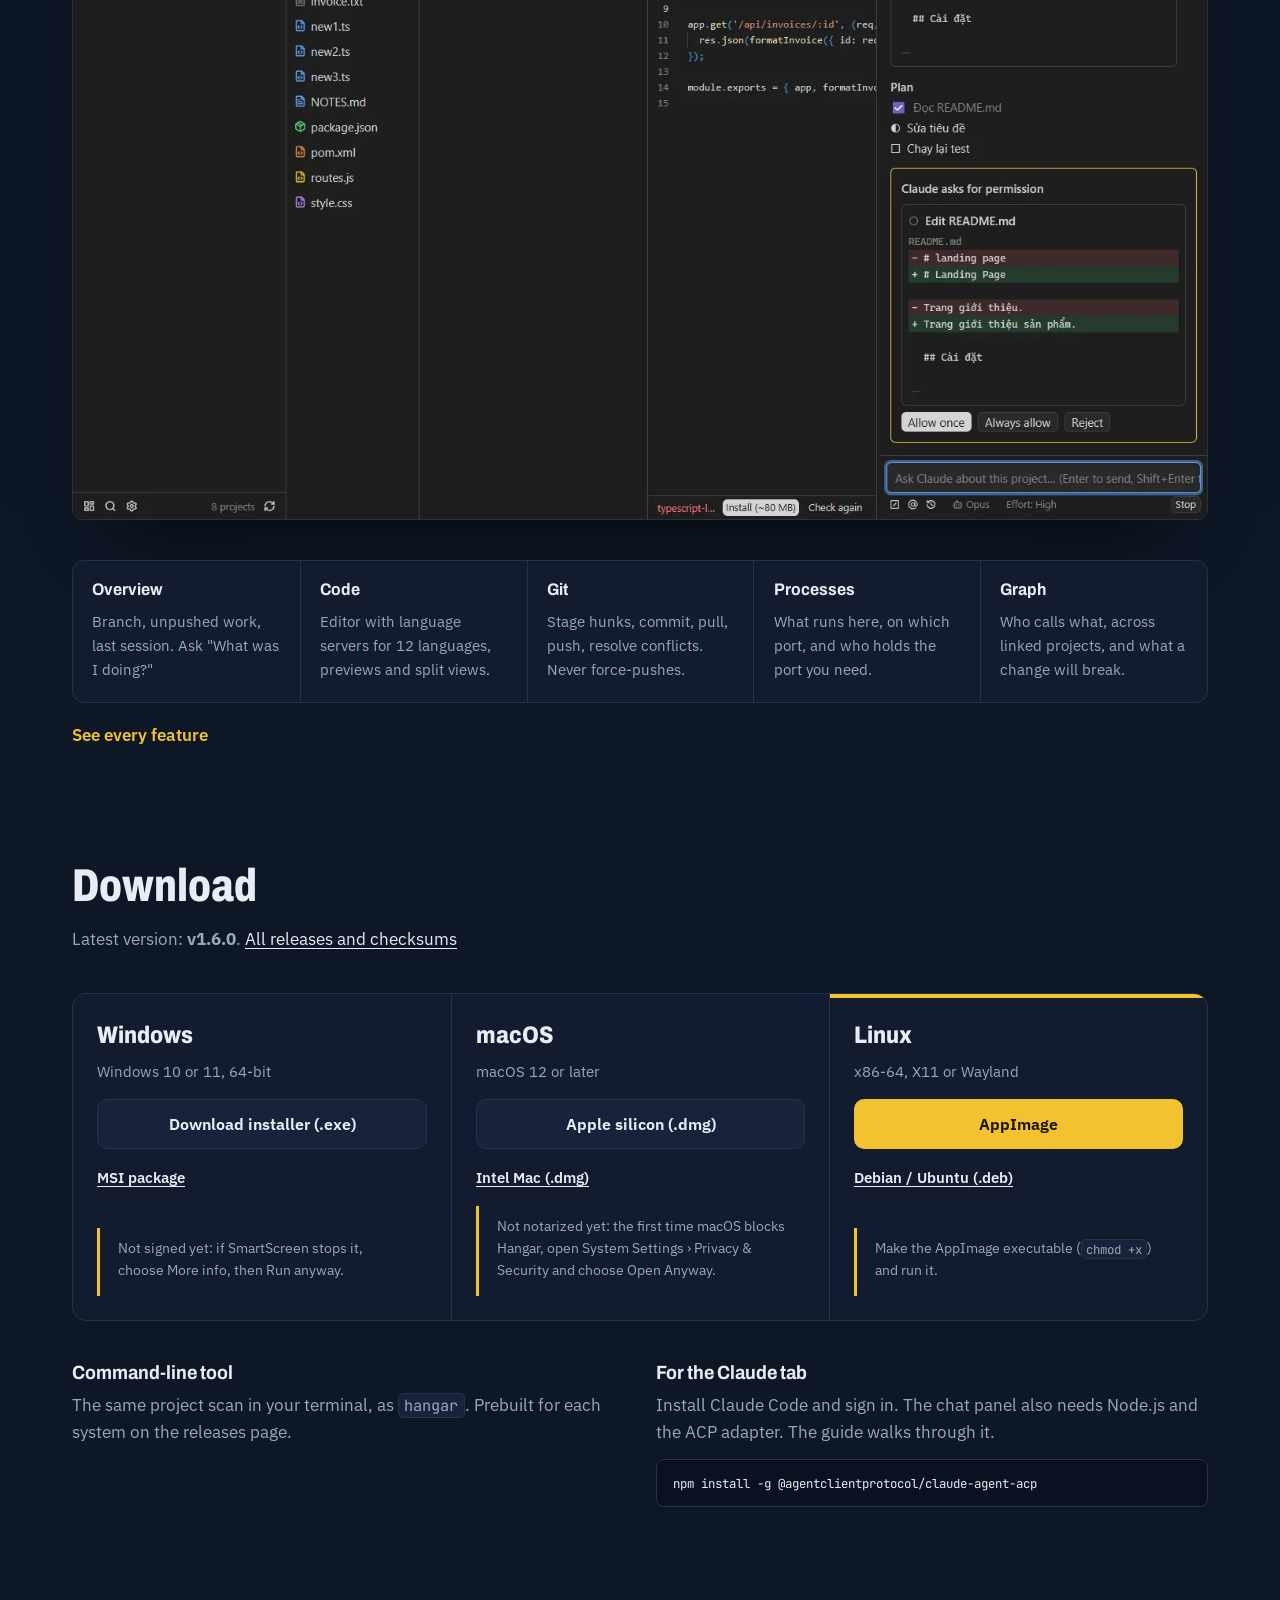
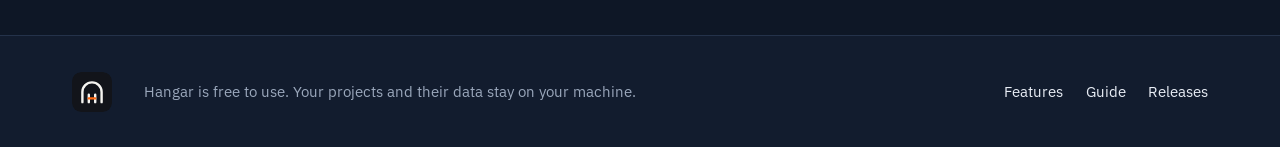
==== commit 9abde6fb: "Website from 1053983: product, features and guide pages in four languages, intro video" ====
--- a/index.html
+++ b/index.html
@@ -3,190 +3,212 @@
 <head>
 <meta charset="utf-8">
 <meta name="viewport" content="width=device-width, initial-scale=1">
-<title>Hangar — a control tower for all your projects</title>
-<meta name="description" content="Hangar is a desktop app that keeps track of every project folder you have: what is active, what went cold, what was never pushed. Editor, Git, processes and Claude Code built in. Free for Windows, macOS and Linux.">
-<meta property="og:title" content="Hangar — a control tower for all your projects">
-<meta property="og:description" content="See which projects are flying, which went cold and which have work that was never pushed. Editor, Git, processes and Claude Code in one fast desktop app.">
-<meta property="og:image" content="dashboard.png">
+<title data-i18n="meta.home.title">Hangar: every project you started, accounted for</title>
+<meta name="description" data-i18n-content="meta.home.desc" content="Hangar is a desktop app that keeps track of every project folder you have: what is active, what went cold, what was never pushed. Editor, Git, processes and Claude Code built in. Free for Windows, macOS and Linux.">
+<meta property="og:title" content="Hangar: every project you started, accounted for">
+<meta property="og:description" content="See which projects are flying, which went cold and which hold work that was never pushed. Editor, Git, processes and Claude Code in one fast desktop app.">
+<meta property="og:image" content="shot-app.webp">
 <link rel="icon" href="logo.svg" type="image/svg+xml">
 <link rel="preconnect" href="https://fonts.googleapis.com">
 <link rel="preconnect" href="https://fonts.gstatic.com" crossorigin>
-<link href="https://fonts.googleapis.com/css2?family=Archivo:wdth,wght@62..125,400..800&family=IBM+Plex+Mono:wght@500;600&display=swap" rel="stylesheet">
+<link href="https://fonts.googleapis.com/css2?family=Archivo:wdth,wght@62..125,400..800&family=IBM+Plex+Sans:wght@400;500;600&family=JetBrains+Mono:wght@500;600&display=swap" rel="stylesheet">
 <link rel="stylesheet" href="styles.css">
 </head>
 <body>
 <a class="skip" href="#main" data-i18n="skip">Skip to content</a>
 
 <header class="bar">
-  <a class="brand" href="#top" aria-label="Hangar home">
-    <img src="logo.svg" width="32" height="32" alt="">
-    <span>Hangar</span>
-  </a>
-  <nav aria-label="Main">
-    <a href="#features" data-i18n="nav.features">Features</a>
-    <a href="#download" data-i18n="nav.download">Download</a>
-    <a class="repo-link" href="https://github.com/Caoquyen1913/hangar-app">GitHub</a>
-    <button class="lang" type="button" aria-label="Tiếng Việt" data-lang-toggle>VI</button>
-  </nav>
+  <div class="wrap">
+    <a class="brand" href="index.html" aria-label="Hangar">
+      <img src="logo.svg" width="32" height="32" alt="">
+      <span>Hangar</span>
+    </a>
+    <nav aria-label="Main" data-i18n-aria="nav.label">
+      <a href="index.html" aria-current="page" data-i18n="nav.home">Product</a>
+      <a href="features.html" data-i18n="nav.features">Features</a>
+      <a href="guide.html" data-i18n="nav.guide">Guide</a>
+      <a href="index.html#download" data-i18n="nav.download">Download</a>
+    </nav>
+    <label class="lang">
+      <svg width="16" height="16" viewBox="0 0 24 24" fill="none" stroke="currentColor" stroke-width="2" stroke-linecap="round" stroke-linejoin="round" aria-hidden="true"><path d="m5 8 6 6"/><path d="m4 14 6-6 2-3"/><path d="M2 5h12"/><path d="M7 2h1"/><path d="m22 22-5-10-5 10"/><path d="M14 18h6"/></svg>
+      <select data-lang aria-label="Language">
+        <option value="en">English</option>
+        <option value="vi">Tiếng Việt</option>
+        <option value="ja">日本語</option>
+        <option value="zh-CN">简体中文</option>
+      </select>
+    </label>
+  </div>
 </header>
 
 <main id="main">
-  <section class="hero" id="top">
-    <div class="hero-copy">
-      <h1 data-i18n="hero.title">Every project you started, accounted for.</h1>
-      <p class="lede" data-i18n="hero.lede">Hangar scans your project folders and tells you which ones you are working on, which ones went cold, and which ones hold work that was never committed or pushed. Then it lets you open any of them with the editor, Git, terminals and Claude Code already in place.</p>
-      <div class="cta">
-        <a class="btn primary" href="#download" data-primary-download>
-          <span data-primary-label data-i18n="hero.cta">Download Hangar</span>
-        </a>
-        <a class="btn ghost" href="#features" data-i18n="hero.source">See what it does</a>
-      </div>
-      <p class="fine" data-primary-note data-i18n="hero.fine">Free. Windows, macOS and Linux.</p>
-    </div>
-
-    <figure class="board" aria-label="Example: five projects and their status">
-      <div class="board-head">
-        <span class="board-title">Departures</span>
-        <span class="board-clock" data-clock>09:41</span>
-      </div>
-      <table>
-        <thead>
-          <tr><th scope="col">Project</th><th scope="col">Status</th><th scope="col" class="opt">Branch</th><th scope="col">Unpushed</th><th scope="col">Last seen</th></tr>
-        </thead>
-        <tbody data-board>
-          <tr><td><span class="flap">billing-api</span></td><td><span class="flap s-fly">FLYING</span></td><td class="opt"><span class="flap">main</span></td><td><span class="flap">2</span></td><td><span class="flap">5H AGO</span></td></tr>
-          <tr><td><span class="flap">landing-page</span></td><td><span class="flap s-cold">COLD</span></td><td class="opt"><span class="flap">main</span></td><td><span class="flap">-</span></td><td><span class="flap">41D AGO</span></td></tr>
-          <tr><td><span class="flap">mobile-app</span></td><td><span class="flap s-warn">UNPUSHED</span></td><td class="opt"><span class="flap">dev</span></td><td><span class="flap">7</span></td><td><span class="flap">9D AGO</span></td></tr>
-          <tr><td><span class="flap">old-prototype</span></td><td><span class="flap s-red">NO REMOTE</span></td><td class="opt"><span class="flap">master</span></td><td><span class="flap">-</span></td><td><span class="flap">320D AGO</span></td></tr>
-          <tr><td><span class="flap">scraper</span></td><td><span class="flap s-park">PARKED</span></td><td class="opt"><span class="flap">main</span></td><td><span class="flap">-</span></td><td><span class="flap">2D AGO</span></td></tr>
-        </tbody>
-      </table>
-      <figcaption data-i18n="board.caption">5 projects. 1 cold, 2 need a backup.</figcaption>
-    </figure>
-  </section>
-
-  <section class="facts" aria-label="Performance">
-    <p data-i18n="facts">Written in Rust with GPUI. Opens in under a second, idles at about 55 MB of memory, and never uploads your code anywhere.</p>
-  </section>
-
-  <section class="shot">
-    <img src="dashboard.png" width="1216" height="788" loading="lazy" alt="The Hangar dashboard: counts of flying, parked, archived and cold projects, a 26-week activity heatmap, and a list of projects that need attention.">
-  </section>
-
-  <section class="features" id="features" aria-labelledby="features-title">
-    <div class="section-head">
-      <h2 id="features-title" data-i18n="features.title">One window for the whole fleet</h2>
-      <p data-i18n="features.lede">Each project page has the tabs you would otherwise open five apps for. Hangar starts tools only for the project in front of you and stops them when you leave.</p>
-    </div>
-
-    <ol class="strips">
-      <li class="strip c-overview">
-        <span class="gate">Overview</span>
+  <div class="wrap">
+    <section class="hero">
+      <div>
+        <h1 data-i18n="hero.title">Every project you started, accounted for.</h1>
+        <p class="lede" data-i18n="hero.lede">Hangar scans your project folders and tells you which ones you are working on, which ones went cold, and which ones hold work that was never committed or pushed. Open any of them and the editor, Git, terminals and Claude Code are already there.</p>
+        <div class="cta">
+          <a class="btn primary" href="#download" data-primary-download>
+            <svg width="18" height="18" viewBox="0 0 24 24" fill="none" stroke="currentColor" stroke-width="2.2" stroke-linecap="round" stroke-linejoin="round" aria-hidden="true"><path d="M12 15V3"/><path d="m7 10 5 5 5-5"/><path d="M21 15v4a2 2 0 0 1-2 2H5a2 2 0 0 1-2-2v-4"/></svg>
+            <span data-primary-label data-i18n="hero.cta">Download Hangar</span>
+          </a>
+          <a class="btn ghost" href="#tour">
+            <svg width="18" height="18" viewBox="0 0 24 24" fill="none" stroke="currentColor" stroke-width="2" stroke-linecap="round" stroke-linejoin="round" aria-hidden="true"><polygon points="6 3 20 12 6 21 6 3"/></svg>
+            <span data-i18n="hero.watch">Watch the tour</span>
+          </a>
+        </div>
+        <p class="fine" data-i18n="hero.fine">Free for Windows, macOS and Linux. Your code stays on your machine.</p>
+      </div>
+
+      <figure class="board" data-i18n-aria="board.label" aria-label="Example: five projects and their status">
+        <div class="board-head">
+          <span class="board-title" data-i18n="board.title">Departures</span>
+          <span class="board-clock" data-clock>09:41</span>
+        </div>
+        <div class="board-scroll">
+          <table>
+            <thead>
+              <tr>
+                <th scope="col" data-i18n="board.project">Project</th>
+                <th scope="col" data-i18n="board.status">Status</th>
+                <th scope="col" class="opt" data-i18n="board.branch">Branch</th>
+                <th scope="col" data-i18n="board.unpushed">Unpushed</th>
+                <th scope="col" data-i18n="board.seen">Last seen</th>
+              </tr>
+            </thead>
+            <tbody data-board>
+              <tr><td><span class="flap">billing-api</span></td><td><span class="flap s-fly" data-i18n="board.fly">Flying</span></td><td class="opt"><span class="flap">main</span></td><td><span class="flap">2</span></td><td><span class="flap" data-i18n="board.t1">5h ago</span></td></tr>
+              <tr><td><span class="flap">landing-page</span></td><td><span class="flap s-cold" data-i18n="board.cold">Cold</span></td><td class="opt"><span class="flap">main</span></td><td><span class="flap">-</span></td><td><span class="flap" data-i18n="board.t2">41d ago</span></td></tr>
+              <tr><td><span class="flap">mobile-app</span></td><td><span class="flap s-warn" data-i18n="board.unpushed_s">Unpushed</span></td><td class="opt"><span class="flap">dev</span></td><td><span class="flap">7</span></td><td><span class="flap" data-i18n="board.t3">9d ago</span></td></tr>
+              <tr><td><span class="flap">old-prototype</span></td><td><span class="flap s-red" data-i18n="board.noremote">No remote</span></td><td class="opt"><span class="flap">master</span></td><td><span class="flap">-</span></td><td><span class="flap" data-i18n="board.t4">320d ago</span></td></tr>
+              <tr><td><span class="flap">scraper</span></td><td><span class="flap s-park" data-i18n="board.park">Parked</span></td><td class="opt"><span class="flap">main</span></td><td><span class="flap">-</span></td><td><span class="flap" data-i18n="board.t5">2d ago</span></td></tr>
+            </tbody>
+          </table>
+        </div>
+        <figcaption data-i18n="board.caption">5 projects. 1 went cold, 2 need a backup.</figcaption>
+      </figure>
+    </section>
+
+    <p class="facts" data-i18n="facts">Written in Rust with GPUI. Opens in under a second, idles at about 55 MB of memory, and never uploads your code anywhere.</p>
+
+    <section class="section" id="tour" aria-labelledby="tour-title">
+      <div class="section-head">
+        <h2 id="tour-title" data-i18n="tour.title">One minute with Hangar</h2>
+        <p data-i18n="tour.lede">From the board to a code map of your linked projects: know what a change will break before you make it, find out who holds your port, and let Claude Code do the edit while you approve each change.</p>
+      </div>
+      <div class="tour">
+        <video controls preload="none" playsinline poster="video/poster-en.webp" width="1280" height="720" data-video>
+          <source src="video/intro-en.mp4" type="video/mp4">
+        </video>
+      </div>
+    </section>
+
+    <section class="section split" aria-labelledby="why-title">
+      <div class="section-head">
+        <h2 id="why-title" data-i18n="why.title">Projects don't end. They drift.</h2>
+        <p data-i18n="why.lede">Nobody closes a side project on purpose. It just stops getting opened, and whatever was in flight stays where you left it. Hangar notices these before they cost you anything.</p>
+      </div>
+      <ul class="signs">
+        <li class="d-warn"><p data-i18n="why.s1">Seven commits on a branch you never pushed, on a laptop you are about to replace.</p></li>
+        <li class="d-red"><p data-i18n="why.s2">A prototype with real work in it and no remote at all.</p></li>
+        <li class="d-cold"><p data-i18n="why.s3">A dev server from last month still holding port 3000.</p></li>
+        <li class="d-fly"><p data-i18n="why.s4">Six gigabytes of `node_modules` and `target` in projects you stopped touching.</p></li>
+      </ul>
+    </section>
+
+    <section class="section" aria-labelledby="how-title">
+      <div class="section-head">
+        <h2 id="how-title" data-i18n="how.title">How it works</h2>
+      </div>
+      <ol class="steps">
+        <li>
+          <h3 data-i18n="how.1t">Point it at your folders</h3>
+          <p data-i18n="how.1d">Add the folders that hold your projects. Hangar finds every repository and package up to four levels down, and nothing inside them leaves your computer.</p>
+        </li>
+        <li>
+          <h3 data-i18n="how.2t">Read the board</h3>
+          <p data-i18n="how.2d">Each project is flying, parked or archived. Flying projects untouched for 14 days turn cold, and work that is not backed up gets flagged.</p>
+        </li>
+        <li>
+          <h3 data-i18n="how.3t">Open one and get going</h3>
+          <p data-i18n="how.3d">The editor, Git, terminals, running processes and Claude Code open in that folder, with your tabs where you left them.</p>
+        </li>
+      </ol>
+    </section>
+
+    <section class="section" aria-labelledby="tabs-title">
+      <div class="section-head">
+        <h2 id="tabs-title" data-i18n="tabs.title">Five tabs per project</h2>
+        <p data-i18n="tabs.lede">The tools you would otherwise open five apps for. Hangar starts them only for the project in front of you and stops them when you leave.</p>
+      </div>
+      <figure class="shot" style="margin-top:2.5rem">
+        <img src="shot-app.webp" width="1440" height="1092" loading="lazy" data-i18n-alt="shot.app" alt="A project open in Hangar: the file tree and editor in the middle, and the Claude panel on the right showing a planned edit as a diff waiting for approval.">
+      </figure>
+      <div class="tabs">
+        <div><h3 data-i18n="tabs.overview">Overview</h3><p data-i18n="tabs.overview_d">Branch, unpushed work, last session. Ask "What was I doing?"</p></div>
+        <div><h3 data-i18n="tabs.code">Code</h3><p data-i18n="tabs.code_d">Editor with language servers for 12 languages, previews and split views.</p></div>
+        <div><h3 data-i18n="tabs.git">Git</h3><p data-i18n="tabs.git_d">Stage hunks, commit, pull, push, resolve conflicts. Never force-pushes.</p></div>
+        <div><h3 data-i18n="tabs.proc">Processes</h3><p data-i18n="tabs.proc_d">What runs here, on which port, and who holds the port you need.</p></div>
+        <div><h3 data-i18n="tabs.graph">Graph</h3><p data-i18n="tabs.graph_d">Who calls what, across linked projects, and what a change will break.</p></div>
+      </div>
+      <p class="more"><a href="features.html" data-i18n="tabs.more">See every feature</a></p>
+    </section>
+
+    <section class="section" id="download" aria-labelledby="download-title">
+      <div class="section-head">
+        <h2 id="download-title" data-i18n="dl.title">Download</h2>
+        <p class="version"><span data-i18n="dl.version">Latest version:</span> <strong data-version>v1.6.0</strong>. <a href="https://github.com/Caoquyen1913/hangar-app/releases" data-i18n="dl.all">All releases and checksums</a></p>
+      </div>
+
+      <div class="platforms">
+        <article class="platform" data-os="windows">
+          <h3>Windows</h3>
+          <p class="req" data-i18n="dl.win.req">Windows 10 or 11, 64-bit</p>
+          <a class="btn primary" data-asset="setup.exe" href="https://github.com/Caoquyen1913/hangar-app/releases/latest" data-i18n="dl.win.exe">Download installer (.exe)</a>
+          <a class="alt" data-asset=".msi" href="https://github.com/Caoquyen1913/hangar-app/releases/latest" data-i18n="dl.win.msi">MSI package</a>
+          <p class="note" data-i18n="dl.win.note">Not signed yet: if SmartScreen stops it, choose More info, then Run anyway.</p>
+        </article>
+        <article class="platform" data-os="mac">
+          <h3>macOS</h3>
+          <p class="req" data-i18n="dl.mac.req">macOS 12 or later</p>
+          <a class="btn primary" data-asset="aarch64.dmg" href="https://github.com/Caoquyen1913/hangar-app/releases/latest" data-i18n="dl.mac.arm">Apple silicon (.dmg)</a>
+          <a class="alt" data-asset="x64.dmg" href="https://github.com/Caoquyen1913/hangar-app/releases/latest" data-i18n="dl.mac.intel">Intel Mac (.dmg)</a>
+          <p class="note" data-i18n="dl.mac.note">Not notarized yet: the first time macOS blocks Hangar, open System Settings › Privacy &amp; Security and choose Open Anyway.</p>
+        </article>
+        <article class="platform" data-os="linux">
+          <h3>Linux</h3>
+          <p class="req" data-i18n="dl.linux.req">x86-64, X11 or Wayland</p>
+          <a class="btn primary" data-asset=".AppImage" href="https://github.com/Caoquyen1913/hangar-app/releases/latest" data-i18n="dl.linux.appimage">AppImage</a>
+          <a class="alt" data-asset=".deb" href="https://github.com/Caoquyen1913/hangar-app/releases/latest" data-i18n="dl.linux.deb">Debian / Ubuntu (.deb)</a>
+          <p class="note" data-i18n="dl.linux.note">Make the AppImage executable (`chmod +x`) and run it.</p>
+        </article>
+      </div>
+
+      <div class="extras">
         <div>
-          <h3 data-i18n="f1.t">Know where you left off</h3>
-          <p data-i18n="f1.d">Branch, uncommitted and unpushed work, last commit and last Claude session. Ask "What was I doing?" and Claude reads the repo and sums it up.</p>
-        </div>
-      </li>
-      <li class="strip c-code">
-        <span class="gate">Code</span>
+          <h3 data-i18n="dl.cli.t">Command-line tool</h3>
+          <p data-i18n="dl.cli.d">The same project scan in your terminal, as `hangar`. Prebuilt for each system on the releases page.</p>
+        </div>
         <div>
-          <h3 data-i18n="f2.t">An editor that installs its own language tools</h3>
-          <p data-i18n="f2.d">Errors, completion and go to definition for 12 languages. A missing server is one click away as a language pack, kept out of your global tools. Format on save, Markdown and HTML preview.</p>
-        </div>
-      </li>
-      <li class="strip c-git">
-        <span class="gate">Git</span>
-        <div>
-          <h3 data-i18n="f3.t">Git without the guesswork</h3>
-          <p data-i18n="f3.d">Stage single hunks, commit, pull and push, resolve conflicts. Errors tell you the next step. Hangar uses your own git and never force-pushes.</p>
-        </div>
-      </li>
-      <li class="strip c-proc">
-        <span class="gate">Processes</span>
-        <div>
-          <h3 data-i18n="f4.t">Find the dev server you forgot</h3>
-          <p data-i18n="f4.d">See what runs in each project and on which port. A taken port names the process holding it. Servers left running in cold projects show up so you can stop them.</p>
-        </div>
-      </li>
-      <li class="strip c-graph">
-        <span class="gate">Graph</span>
-        <div>
-          <h3 data-i18n="f5.t">See what a change will break</h3>
-          <p data-i18n="f5.d">Definitions, callers and HTTP routes across linked projects. Saving a file that another project uses tells you where, and Claude can read the same graph.</p>
-        </div>
-      </li>
-      <li class="strip c-claude">
-        <span class="gate">Claude</span>
-        <div>
-          <h3 data-i18n="f6.t">Claude Code, with you in charge</h3>
-          <p data-i18n="f6.d">Chat in the project, approve every edit as a diff, or hand a task to an agent that works on its own branch in a separate worktree until you merge it.</p>
-        </div>
-      </li>
-      <li class="strip c-care">
-        <span class="gate">Maintenance</span>
-        <div>
-          <h3 data-i18n="f7.t">Reclaim the gigabytes</h3>
-          <p data-i18n="f7.d">Sizes of target/ and node_modules/ in projects you stopped touching, removed on a double click. Outdated and vulnerable libraries across every project.</p>
-        </div>
-      </li>
-      <li class="strip c-set">
-        <span class="gate">Settings</span>
-        <div>
-          <h3 data-i18n="f8.t">Make it yours</h3>
-          <p data-i18n="f8.d">Import the VS Code or Zed theme you already use, set font sizes, manage Claude Code plugins per project. English, Tiếng Việt, 日本語 and 简体中文.</p>
-        </div>
-      </li>
-    </ol>
-  </section>
-
-  <section class="download" id="download" aria-labelledby="download-title">
-    <div class="section-head">
-      <h2 id="download-title" data-i18n="dl.title">Download</h2>
-      <p><span data-i18n="dl.version">Latest version:</span> <strong data-version>v1.4</strong>. <a href="https://github.com/Caoquyen1913/hangar-app/releases" data-i18n="dl.all">All releases and checksums</a></p>
-    </div>
-
-    <div class="platforms">
-      <article class="platform" data-os="windows">
-        <h3>Windows</h3>
-        <p class="req" data-i18n="dl.win.req">Windows 10 or 11, 64-bit</p>
-        <a class="btn primary" data-asset="setup.exe" href="https://github.com/Caoquyen1913/hangar-app/releases/latest" data-i18n="dl.win.exe">Download installer (.exe)</a>
-        <a class="alt" data-asset=".msi" href="https://github.com/Caoquyen1913/hangar-app/releases/latest" data-i18n="dl.win.msi">MSI package</a>
-        <p class="note" data-i18n="dl.win.note">Not signed yet: if SmartScreen stops it, choose More info, then Run anyway.</p>
-      </article>
-      <article class="platform" data-os="mac">
-        <h3>macOS</h3>
-        <p class="req" data-i18n="dl.mac.req">macOS 12 or later</p>
-        <a class="btn primary" data-asset="aarch64.dmg" href="https://github.com/Caoquyen1913/hangar-app/releases/latest" data-i18n="dl.mac.arm">Apple silicon (.dmg)</a>
-        <a class="alt" data-asset="x64.dmg" href="https://github.com/Caoquyen1913/hangar-app/releases/latest" data-i18n="dl.mac.intel">Intel Mac (.dmg)</a>
-        <p class="note" data-i18n="dl.mac.note">Not notarized yet: the first time macOS blocks Hangar, open System Settings › Privacy &amp; Security and choose Open Anyway.</p>
-      </article>
-      <article class="platform" data-os="linux">
-        <h3>Linux</h3>
-        <p class="req" data-i18n="dl.linux.req">x86-64, X11 or Wayland</p>
-        <a class="btn primary" data-asset=".AppImage" href="https://github.com/Caoquyen1913/hangar-app/releases/latest" data-i18n="dl.linux.appimage">AppImage</a>
-        <a class="alt" data-asset=".deb" href="https://github.com/Caoquyen1913/hangar-app/releases/latest" data-i18n="dl.linux.deb">Debian / Ubuntu (.deb)</a>
-        <p class="note" data-i18n="dl.linux.note">Make the AppImage executable (chmod +x) and run it.</p>
-      </article>
-    </div>
-
-    <div class="extras">
-      <div>
-        <h3 data-i18n="dl.cli.t">Command-line tool</h3>
-        <p data-i18n="dl.cli.d">The same project scan in your terminal, as hangar. Prebuilt for each system on the releases page.</p>
-      </div>
-      <div>
-        <h3 data-i18n="dl.claude.t">For the Claude tab</h3>
-        <p data-i18n="dl.claude.d">Install Claude Code and log in. The chat panel also needs Node.js and the ACP adapter:</p>
-        <pre><code>npm install -g @agentclientprotocol/claude-agent-acp</code></pre>
-      </div>
-    </div>
-  </section>
+          <h3 data-i18n="dl.claude.t">For the Claude tab</h3>
+          <p data-i18n="dl.claude.d">Install Claude Code and sign in. The chat panel also needs Node.js and the ACP adapter. The guide walks through it.</p>
+          <pre><code>npm install -g @agentclientprotocol/claude-agent-acp</code></pre>
+        </div>
+      </div>
+    </section>
+  </div>
 </main>
 
 <footer class="foot">
-  <img src="logo.svg" width="40" height="40" alt="">
-  <p data-i18n="foot">Hangar is free to use. Your projects and their data stay on your machine.</p>
-  <a href="https://github.com/Caoquyen1913/hangar-app/releases">github.com/Caoquyen1913/hangar-app</a>
+  <div class="wrap">
+    <img src="logo.svg" width="40" height="40" alt="">
+    <p data-i18n="foot">Hangar is free to use. Your projects and their data stay on your machine.</p>
+    <nav aria-label="Footer" data-i18n-aria="nav.foot">
+      <a href="features.html" data-i18n="nav.features">Features</a>
+      <a href="guide.html" data-i18n="nav.guide">Guide</a>
+      <a href="https://github.com/Caoquyen1913/hangar-app/releases" data-i18n="nav.releases">Releases</a>
+    </nav>
+  </div>
 </footer>
 
 <script src="site.js"></script>
--- a/styles.css
+++ b/styles.css
@@ -1,60 +1,85 @@
-/* Hangar landing page. Tokens follow the app: status colours from the dashboard, orange from the logo. */
+/* Hangar website. Night airfield: navy ground, signal-yellow for actions, the app's status colours on the board. */
 :root {
-  --paper: #eef1f4;        /* runway grey, the page */
-  --ink: #15202b;          /* body text */
-  --ink-soft: #4a5866;
-  --rule: #cdd5dd;
-  --night: #12304a;        /* the departures board */
-  --night-deep: #0d2438;
-  --board-ink: #f3e6b8;    /* flight-strip buff */
-  --beacon: #ff6a13;       /* logo orange, actions only */
-  --beacon-ink: #1a0d04;
-  --fly: #2fbf71;
-  --park: #e6b325;
-  --cold: #27b4d8;
-  --red: #e0533f;
-  --surface: #ffffff;
-  --display: "Archivo", system-ui, sans-serif;
-  --mono: "IBM Plex Mono", ui-monospace, monospace;
+  --ground: #0e1726;       /* page */
+  --apron: #121c2e;        /* panels */
+  --apron-2: #17233a;      /* raised panels */
+  --seam: #24324a;         /* borders */
+  --seam-soft: #1c2940;
+  --text: #e8edf5;
+  --muted: #9aa7bb;
+  --signal: #f2c230;       /* taxiway sign yellow: actions only */
+  --signal-ink: #1b1503;
+  --signal-hover: #ffd451;
+  --fly: #4ade80;
+  --cold: #67e8f9;
+  --warn: #f59e0b;
+  --red: #f87171;
+  --park: #94a3b8;
+  --board: #0a1120;
+  --tile: #131d31;
+  --display: "Archivo", "Segoe UI", system-ui, sans-serif;
+  --body: "IBM Plex Sans", "Segoe UI", system-ui, sans-serif;
+  --mono: "JetBrains Mono", ui-monospace, "Cascadia Mono", monospace;
   --measure: 62ch;
-  color-scheme: light;
-}
-
-@media (prefers-color-scheme: dark) {
-  :root {
-    --paper: #0f1a24;
-    --ink: #e7edf2;
-    --ink-soft: #a3b1be;
-    --rule: #26384a;
-    --night: #163a59;
-    --night-deep: #0b1e2f;
-    --surface: #152431;
-    color-scheme: dark;
-  }
-}
+  --gutter: clamp(1rem, 4vw, 2.5rem);
+  --wide: 76rem;
+  color-scheme: dark;
+}
+
+/* CJK: system faces carry the glyphs; Latin still comes from the web fonts. */
+:lang(ja) {
+  --display: "Archivo", "Hiragino Sans", "Yu Gothic UI", "Meiryo", "Noto Sans JP", sans-serif;
+  --body: "IBM Plex Sans", "Hiragino Sans", "Yu Gothic UI", "Meiryo", "Noto Sans JP", sans-serif;
+}
+:lang(zh-CN) {
+  --display: "Archivo", "PingFang SC", "Microsoft YaHei UI", "Microsoft YaHei", "Noto Sans SC", sans-serif;
+  --body: "IBM Plex Sans", "PingFang SC", "Microsoft YaHei UI", "Microsoft YaHei", "Noto Sans SC", sans-serif;
+}
+:lang(ja) body, :lang(zh-CN) body { line-height: 1.75; }
+:lang(ja) h1, :lang(zh-CN) h1, :lang(ja) h2, :lang(zh-CN) h2 { line-height: 1.25; letter-spacing: 0; }
+/* Break Japanese headings between phrases, not inside words. */
+:lang(ja) :is(h1, h2, h3) { word-break: auto-phrase; }
 
 *, *::before, *::after { box-sizing: border-box; }
-
-html { scroll-behavior: smooth; }
+html { scroll-behavior: smooth; -webkit-text-size-adjust: 100%; }
 @media (prefers-reduced-motion: reduce) { html { scroll-behavior: auto; } }
 
 body {
   margin: 0;
-  background: var(--paper);
-  color: var(--ink);
-  font-family: var(--display);
+  background: var(--ground);
+  color: var(--text);
+  font-family: var(--body);
   font-size: 1.0625rem;
-  line-height: 1.55;
-  font-variation-settings: "wdth" 100;
+  line-height: 1.6;
   -webkit-font-smoothing: antialiased;
-}
-
-img { max-width: 100%; height: auto; display: block; }
-
+  overflow-x: hidden;
+}
+
+img, video { max-width: 100%; height: auto; display: block; }
 a { color: inherit; text-underline-offset: 0.2em; }
+a:hover { color: var(--text); }
+code, kbd, pre { font-family: var(--mono); font-size: 0.9em; }
+:not(pre) > code {
+  background: var(--apron-2);
+  border: 1px solid var(--seam);
+  border-radius: 5px;
+  padding: 0.05em 0.35em;
+  white-space: nowrap;
+}
+kbd {
+  display: inline-block;
+  min-width: 1.6em;
+  text-align: center;
+  background: var(--apron-2);
+  border: 1px solid var(--seam);
+  border-bottom-width: 2px;
+  border-radius: 5px;
+  padding: 0.05em 0.4em;
+  font-size: 0.85em;
+}
 
 :focus-visible {
-  outline: 3px solid var(--beacon);
+  outline: 3px solid var(--signal);
   outline-offset: 3px;
   border-radius: 4px;
 }
@@ -63,325 +88,341 @@
   position: absolute;
   left: 1rem;
   top: -4rem;
-  background: var(--beacon);
-  color: var(--beacon-ink);
+  background: var(--signal);
+  color: var(--signal-ink);
   padding: 0.5rem 0.9rem;
   border-radius: 6px;
+  z-index: 20;
+}
+.skip:focus { top: 1rem; }
+
+.wrap { max-width: var(--wide); margin: 0 auto; padding: 0 var(--gutter); }
+
+/* ---------- top bar ---------- */
+
+.bar {
+  position: sticky;
+  top: 0;
   z-index: 10;
-}
-.skip:focus { top: 1rem; }
-
-/* ---------- top bar ---------- */
-
-.bar {
+  background: rgba(14, 23, 38, 0.92);
+  backdrop-filter: blur(8px);
+  border-bottom: 1px solid var(--seam-soft);
+}
+.bar .wrap {
   display: flex;
   align-items: center;
   justify-content: space-between;
   gap: 1rem;
-  max-width: 76rem;
-  margin: 0 auto;
-  padding: 1.1rem clamp(1rem, 4vw, 2.5rem);
-}
-
+  min-height: 4rem;
+}
 .brand {
   display: inline-flex;
   align-items: center;
   gap: 0.6rem;
   text-decoration: none;
+  font-family: var(--display);
   font-weight: 750;
   font-size: 1.2rem;
   font-variation-settings: "wdth" 112;
-  letter-spacing: -0.01em;
 }
 .brand img { border-radius: 8px; }
 
-.bar nav {
-  display: flex;
-  align-items: center;
-  gap: clamp(0.75rem, 2.5vw, 1.75rem);
+.bar nav { display: flex; align-items: center; gap: clamp(0.4rem, 2vw, 1.5rem); }
+.bar nav a {
+  text-decoration: none;
+  color: var(--muted);
   font-size: 0.95rem;
-}
-.bar nav a { text-decoration: none; color: var(--ink-soft); }
-.bar nav a:hover { color: var(--ink); text-decoration: underline; }
+  padding: 0.6rem 0.2rem;
+  border-bottom: 2px solid transparent;
+}
+.bar nav a:hover { color: var(--text); }
+.bar nav a[aria-current="page"] { color: var(--text); border-bottom-color: var(--signal); }
 
 .lang {
+  position: relative;
+  display: inline-flex;
+  align-items: center;
+}
+.lang svg { position: absolute; left: 0.6rem; pointer-events: none; color: var(--muted); }
+.lang select {
+  appearance: none;
   font: inherit;
-  font-size: 0.85rem;
-  font-weight: 600;
-  color: var(--ink);
-  background: transparent;
-  border: 1.5px solid var(--rule);
-  border-radius: 999px;
-  padding: 0.2rem 0.7rem;
+  font-size: 0.9rem;
+  color: var(--text);
+  background: var(--apron);
+  border: 1px solid var(--seam);
+  border-radius: 8px;
+  min-height: 2.5rem;
+  padding: 0.3rem 0.8rem 0.3rem 2rem;
   cursor: pointer;
 }
-.lang:hover { border-color: var(--ink-soft); }
-
-@media (max-width: 560px) {
-  .repo-link { display: none; }
-}
-
-/* ---------- hero ---------- */
-
-.hero {
-  max-width: 76rem;
-  margin: 0 auto;
-  padding: clamp(2rem, 6vw, 5rem) clamp(1rem, 4vw, 2.5rem) clamp(2rem, 4vw, 3rem);
-  display: grid;
-  grid-template-columns: minmax(0, 5fr) minmax(0, 7fr);
-  gap: clamp(2rem, 4vw, 4rem);
-  align-items: center;
-}
-
-@media (max-width: 960px) {
-  .hero { grid-template-columns: minmax(0, 1fr); }
-}
-
-h1, h2, h3 { margin: 0; line-height: 1.08; }
-
+.lang select:hover { border-color: var(--muted); }
+
+@media (max-width: 640px) {
+  .bar .wrap { flex-wrap: wrap; padding-top: 0.5rem; padding-bottom: 0.4rem; min-height: 0; row-gap: 0.2rem; }
+  .bar nav { order: 3; width: 100%; gap: 1.1rem; overflow-x: auto; scrollbar-width: none; }
+  .bar nav::-webkit-scrollbar { display: none; }
+  .bar nav a { padding: 0.5rem 0; white-space: nowrap; font-size: 0.92rem; }
+}
+
+/* ---------- type ---------- */
+
+h1, h2, h3 { margin: 0; line-height: 1.08; font-family: var(--display); }
 h1 {
-  font-size: clamp(2.6rem, 5.4vw, 4.4rem);
+  font-size: clamp(2.5rem, 5.6vw, 4.6rem);
   font-weight: 800;
   font-variation-settings: "wdth" 72;
   letter-spacing: -0.01em;
   text-wrap: balance;
 }
-
-.lede {
-  margin: 1.4rem 0 0;
-  max-width: var(--measure);
-  font-size: 1.15rem;
-  color: var(--ink-soft);
-}
-
-.cta {
-  display: flex;
-  flex-wrap: wrap;
-  gap: 0.75rem;
-  margin-top: 2rem;
-}
+h2 {
+  font-size: clamp(1.9rem, 3.6vw, 2.9rem);
+  font-weight: 800;
+  font-variation-settings: "wdth" 76;
+  text-wrap: balance;
+}
+h3 { font-size: 1.2rem; font-weight: 700; font-variation-settings: "wdth" 92; line-height: 1.25; }
+p { margin: 0; }
+.lede { font-size: 1.16rem; color: var(--muted); max-width: var(--measure); }
+.muted { color: var(--muted); }
+
+.section { padding-top: clamp(4rem, 9vw, 7rem); }
+.section-head { max-width: var(--measure); }
+.section-head p { margin-top: 0.9rem; color: var(--muted); }
+
+/* ---------- buttons ---------- */
 
 .btn {
   display: inline-flex;
   align-items: center;
   justify-content: center;
+  gap: 0.5rem;
   min-height: 3rem;
   padding: 0.7rem 1.4rem;
   border-radius: 10px;
   font-weight: 650;
+  font-size: 1rem;
   text-decoration: none;
-  font-size: 1rem;
-  transition: background-color 120ms ease, border-color 120ms ease;
-}
-.btn.primary {
-  background: var(--beacon);
-  color: var(--beacon-ink);
-}
-.btn.primary:hover { background: #ff8440; }
-.btn.ghost {
-  border: 1.5px solid var(--rule);
-  color: var(--ink);
-}
-.btn.ghost:hover { border-color: var(--ink-soft); }
-
-.fine {
-  margin: 1rem 0 0;
-  font-size: 0.92rem;
-  color: var(--ink-soft);
-}
-
-/* ---------- departures board ---------- */
+  border: 1.5px solid transparent;
+  cursor: pointer;
+  transition: background-color 140ms ease, border-color 140ms ease, color 140ms ease;
+}
+.btn.primary { background: var(--signal); color: var(--signal-ink); }
+.btn.primary:hover { background: var(--signal-hover); color: var(--signal-ink); }
+.btn.ghost { border-color: var(--seam); color: var(--text); }
+.btn.ghost:hover { border-color: var(--muted); }
+.btn svg { flex: none; }
+.cta { display: flex; flex-wrap: wrap; gap: 0.75rem; margin-top: 2rem; }
+.fine { margin-top: 1rem; font-size: 0.92rem; color: var(--muted); }
+
+/* ---------- hero + departures board ---------- */
+
+.hero {
+  display: grid;
+  grid-template-columns: minmax(0, 5fr) minmax(0, 7fr);
+  gap: clamp(2rem, 4vw, 4rem);
+  align-items: center;
+  padding-top: clamp(2.5rem, 6vw, 5rem);
+}
+.hero .lede { margin-top: 1.4rem; }
+@media (max-width: 980px) { .hero { grid-template-columns: minmax(0, 1fr); } }
 
 .board {
   margin: 0;
-  background: var(--night);
-  color: var(--board-ink);
+  background: var(--board);
+  border: 1px solid var(--seam);
   border-radius: 14px;
-  padding: 1.3rem 1.3rem 1rem;
-  box-shadow: 0 1px 0 rgba(255, 255, 255, 0.06) inset, 0 24px 48px -28px rgba(6, 22, 38, 0.65);
+  padding: 1.2rem 1.2rem 0.9rem;
   font-family: var(--mono);
   min-width: 0;
-}
-
+  box-shadow: 0 40px 80px -50px rgba(0, 0, 0, 0.9);
+}
 .board-head {
   display: flex;
   justify-content: space-between;
   align-items: baseline;
-  padding: 0 0.35rem 0.8rem;
-  border-bottom: 1px solid rgba(243, 230, 184, 0.16);
+  padding: 0 0.3rem 0.75rem;
+  border-bottom: 1px solid var(--seam);
 }
 .board-title {
   font-family: var(--display);
   font-weight: 700;
   font-variation-settings: "wdth" 120;
   font-size: 1.1rem;
-  letter-spacing: 0.02em;
-}
-.board-clock {
-  color: var(--beacon);
-  font-weight: 600;
-  font-variant-numeric: tabular-nums;
-}
-
+  color: var(--signal);
+}
+.board-clock { color: var(--text); font-weight: 600; font-variant-numeric: tabular-nums; }
+.board-scroll { overflow-x: auto; }
 .board table {
   width: 100%;
   border-collapse: separate;
   border-spacing: 0 6px;
-  font-size: clamp(0.7rem, 1.15vw, 0.98rem);
+  font-size: clamp(0.7rem, 1.1vw, 0.95rem);
   margin-top: 0.4rem;
 }
 .board th {
   text-align: left;
   font-weight: 500;
-  color: rgba(243, 230, 184, 0.55);
-  padding: 0.2rem 0.35rem;
+  color: var(--muted);
+  padding: 0.2rem 0.3rem;
   white-space: nowrap;
-}
-.board td {
-  padding: 0;
-  white-space: nowrap;
-}
+  font-size: 0.85em;
+}
+.board td { padding: 0; white-space: nowrap; }
 .board td:first-child .flap { min-width: 13ch; }
-
+.flap {
+  display: inline-block;
+  background: var(--tile);
+  border-radius: 4px;
+  padding: 0.32rem 0.45rem;
+  margin-right: 4px;
+  font-weight: 600;
+  letter-spacing: 0.03em;
+  text-transform: uppercase;
+  color: var(--text);
+  /* the hinge across each split-flap tile */
+  background-image: linear-gradient(to bottom, transparent calc(50% - 0.5px), rgba(0, 0, 0, 0.55) calc(50% - 0.5px), rgba(0, 0, 0, 0.55) calc(50% + 0.5px), transparent calc(50% + 0.5px));
+}
+.s-fly { color: var(--fly); }
+.s-cold { color: var(--cold); }
+.s-warn { color: var(--warn); }
+.s-red { color: var(--red); }
+.s-park { color: var(--park); }
+.board figcaption {
+  padding: 0.7rem 0.3rem 0;
+  margin-top: 0.3rem;
+  font-size: 0.82rem;
+  color: var(--muted);
+  border-top: 1px solid var(--seam);
+}
 @media (max-width: 520px) {
-  .board { padding: 1rem 0.7rem 0.8rem; overflow-x: auto; }
-  .board table { font-size: 0.66rem; }
+  .board { padding: 1rem 0.7rem 0.8rem; }
   .board .opt { display: none; }
-  .board th { padding: 0.2rem 0.25rem; }
   .board td:first-child .flap { min-width: 0; }
   .flap { padding: 0.28rem 0.3rem; margin-right: 2px; }
 }
 
-.flap {
-  display: inline-block;
-  background: var(--night-deep);
-  border-radius: 4px;
-  padding: 0.32rem 0.4rem;
-  margin-right: 4px;
+/* ---------- facts strip ---------- */
+
+.facts {
+  margin-top: clamp(2.5rem, 5vw, 4rem);
+  padding: 1rem 0;
+  border-top: 1px solid var(--seam);
+  border-bottom: 1px solid var(--seam);
+  color: var(--muted);
+  font-size: 0.98rem;
+}
+
+/* ---------- video ---------- */
+
+.tour { margin-top: 2rem; }
+.tour video {
+  width: 100%;
+  aspect-ratio: 16 / 9;
+  background: var(--board);
+  border: 1px solid var(--seam);
+  border-radius: 12px;
+}
+
+/* ---------- problem / steps ---------- */
+
+.split {
+  display: grid;
+  grid-template-columns: minmax(0, 5fr) minmax(0, 7fr);
+  gap: clamp(2rem, 5vw, 5rem);
+  align-items: start;
+}
+@media (max-width: 900px) { .split { grid-template-columns: minmax(0, 1fr); } }
+
+.signs { list-style: none; margin: 0; padding: 0; display: grid; gap: 0.75rem; }
+.signs li {
+  display: grid;
+  grid-template-columns: 0.6rem minmax(0, 1fr);
+  gap: 1rem;
+  align-items: start;
+  background: var(--apron);
+  border: 1px solid var(--seam-soft);
+  border-radius: 10px;
+  padding: 1rem 1.2rem;
+}
+.signs li::before {
+  content: "";
+  width: 0.6rem;
+  height: 0.6rem;
+  margin-top: 0.5rem;
+  border-radius: 50%;
+  background: var(--dot, var(--muted));
+}
+.signs .d-warn { --dot: var(--warn); }
+.signs .d-red { --dot: var(--red); }
+.signs .d-cold { --dot: var(--cold); }
+.signs .d-fly { --dot: var(--fly); }
+
+.steps {
+  list-style: none;
+  counter-reset: step;
+  margin: 2.5rem 0 0;
+  padding: 0;
+  display: grid;
+  grid-template-columns: repeat(3, minmax(0, 1fr));
+  gap: 1.5rem;
+}
+@media (max-width: 860px) { .steps { grid-template-columns: minmax(0, 1fr); } }
+.steps > li { counter-increment: step; border-top: 2px solid var(--seam); padding-top: 1.1rem; }
+.steps > li::before {
+  content: counter(step);
+  display: block;
+  font-family: var(--mono);
   font-weight: 600;
-  letter-spacing: 0.04em;
-  text-transform: uppercase;
-  position: relative;
-  /* the hinge line across each split-flap tile */
-  background-image: linear-gradient(to bottom, transparent calc(50% - 0.5px), rgba(0, 0, 0, 0.45) calc(50% - 0.5px), rgba(0, 0, 0, 0.45) calc(50% + 0.5px), transparent calc(50% + 0.5px));
-}
-.s-fly { color: var(--fly); }
-.s-park { color: var(--park); }
-.s-cold { color: var(--cold); }
-.s-warn { color: var(--beacon); }
-.s-red { color: var(--red); }
-
-.board figcaption {
-  padding: 0.7rem 0.35rem 0;
-  font-size: 0.8rem;
-  color: rgba(243, 230, 184, 0.7);
-  border-top: 1px solid rgba(243, 230, 184, 0.16);
-  margin-top: 0.3rem;
-}
-
-/* ---------- facts + screenshot ---------- */
-
-.facts {
-  max-width: 76rem;
-  margin: 0 auto;
-  padding: 0 clamp(1rem, 4vw, 2.5rem);
-}
-.facts p {
+  color: var(--signal);
+  margin-bottom: 0.6rem;
+}
+.steps p { margin-top: 0.5rem; color: var(--muted); }
+
+/* ---------- tabs overview ---------- */
+
+.tabs {
+  margin-top: 2.5rem;
+  display: grid;
+  grid-template-columns: repeat(5, minmax(0, 1fr));
+  border: 1px solid var(--seam);
+  border-radius: 12px;
+  background: var(--apron);
+  overflow: hidden;
+}
+.tabs > div { padding: 1.2rem 1.2rem 1.3rem; }
+.tabs > div + div { border-left: 1px solid var(--seam); }
+.tabs h3 { font-size: 1.05rem; }
+.tabs p { margin-top: 0.45rem; color: var(--muted); font-size: 0.95rem; }
+@media (max-width: 980px) {
+  .tabs { grid-template-columns: repeat(2, minmax(0, 1fr)); }
+  .tabs > div + div { border-left: 0; }
+  .tabs > div { border-top: 1px solid var(--seam); }
+  .tabs > div:nth-child(-n+2) { border-top: 0; }
+  .tabs > div:nth-child(even) { border-left: 1px solid var(--seam); }
+}
+@media (max-width: 560px) {
+  .tabs { grid-template-columns: minmax(0, 1fr); }
+  .tabs > div:nth-child(even) { border-left: 0; }
+  .tabs > div:nth-child(2) { border-top: 1px solid var(--seam); }
+}
+.more { margin-top: 1.2rem; }
+.more a { color: var(--signal); font-weight: 600; text-decoration: none; }
+.more a:hover { text-decoration: underline; color: var(--signal-hover); }
+
+/* ---------- screenshots ---------- */
+
+.shot {
   margin: 0;
-  padding: 1rem 0;
-  border-top: 1px solid var(--rule);
-  border-bottom: 1px solid var(--rule);
-  color: var(--ink-soft);
-  font-size: 0.98rem;
-}
-
-.shot {
-  max-width: 76rem;
-  margin: 0 auto;
-  padding: clamp(2rem, 5vw, 4rem) clamp(1rem, 4vw, 2.5rem) 0;
 }
 .shot img {
   width: 100%;
-  border-radius: 12px;
-  border: 1px solid var(--rule);
-  box-shadow: 0 30px 60px -40px rgba(18, 48, 74, 0.55);
-}
-
-/* ---------- features as flight strips ---------- */
-
-.features, .download {
-  max-width: 76rem;
-  margin: 0 auto;
-  padding: clamp(3.5rem, 8vw, 6.5rem) clamp(1rem, 4vw, 2.5rem) 0;
-}
-
-.section-head { max-width: var(--measure); }
-.section-head h2 {
-  font-size: clamp(2rem, 3.6vw, 2.9rem);
-  font-weight: 800;
-  font-variation-settings: "wdth" 76;
-}
-.section-head p {
-  margin: 0.9rem 0 0;
-  color: var(--ink-soft);
-}
-
-.strips {
-  list-style: none;
-  margin: 2.5rem 0 0;
-  padding: 0;
-  display: grid;
-  grid-template-columns: repeat(2, minmax(0, 1fr));
-  gap: 0.75rem 1.5rem;
-}
-@media (max-width: 760px) {
-  .strips { grid-template-columns: minmax(0, 1fr); }
-}
-
-.strip {
-  --tab: var(--ink-soft);
-  display: grid;
-  grid-template-columns: 2.4rem minmax(0, 1fr);
-  background: var(--surface);
-  border: 1px solid var(--rule);
-  border-radius: 6px;
-  overflow: hidden;
-}
-.strip .gate {
-  writing-mode: vertical-rl;
-  transform: rotate(180deg);
-  background: var(--tab);
-  color: #fff;
-  font-weight: 700;
-  font-size: 0.78rem;
-  letter-spacing: 0.04em;
-  font-variation-settings: "wdth" 85;
-  text-align: center;
-  padding: 0.8rem 0;
-}
-.strip > div {
-  padding: 1.05rem 1.25rem 1.15rem;
-  border-left: 1px dashed var(--rule);
-}
-.strip h3 {
-  font-size: 1.16rem;
-  font-weight: 700;
-  font-variation-settings: "wdth" 90;
-}
-.strip p {
-  margin: 0.45rem 0 0;
-  color: var(--ink-soft);
-  font-size: 0.98rem;
-}
-
-.c-overview { --tab: #2f8f5b; }
-.c-code { --tab: #2f6fb0; }
-.c-git { --tab: #c4472f; }
-.c-proc { --tab: #a0761a; }
-.c-graph { --tab: #6a4fb3; }
-.c-claude { --tab: #c25a1b; }
-.c-care { --tab: #4b5d6e; }
-.c-set { --tab: #1f7f8f; }
+  border-radius: 10px;
+  border: 1px solid var(--seam);
+  box-shadow: 0 40px 80px -50px rgba(0, 0, 0, 0.95);
+  background: var(--board);
+}
+.shot figcaption { margin-top: 0.7rem; font-size: 0.9rem; color: var(--muted); }
 
 /* ---------- download ---------- */
 
@@ -389,15 +430,12 @@
   margin-top: 2.5rem;
   display: grid;
   grid-template-columns: repeat(3, minmax(0, 1fr));
-  border: 1px solid var(--rule);
+  border: 1px solid var(--seam);
   border-radius: 14px;
-  background: var(--surface);
+  background: var(--apron);
   overflow: hidden;
 }
-@media (max-width: 860px) {
-  .platforms { grid-template-columns: minmax(0, 1fr); }
-}
-
+@media (max-width: 860px) { .platforms { grid-template-columns: minmax(0, 1fr); } }
 .platform {
   padding: 1.6rem 1.5rem 1.5rem;
   display: flex;
@@ -405,27 +443,19 @@
   align-items: flex-start;
   gap: 0.6rem;
 }
-.platform + .platform { border-left: 1px solid var(--rule); }
-@media (max-width: 860px) {
-  .platform + .platform { border-left: 0; border-top: 1px solid var(--rule); }
-}
-.platform.is-you { box-shadow: inset 0 4px 0 var(--beacon); }
-
-.platform h3 {
-  font-size: 1.5rem;
-  font-weight: 800;
-  font-variation-settings: "wdth" 85;
-}
-.platform .req { margin: 0 0 0.4rem; color: var(--ink-soft); font-size: 0.95rem; }
+.platform + .platform { border-left: 1px solid var(--seam); }
+@media (max-width: 860px) { .platform + .platform { border-left: 0; border-top: 1px solid var(--seam); } }
+.platform.is-you { box-shadow: inset 0 4px 0 var(--signal); }
+.platform h3 { font-size: 1.5rem; font-weight: 800; font-variation-settings: "wdth" 85; }
+.platform .req { margin-bottom: 0.4rem; color: var(--muted); font-size: 0.95rem; }
 .platform .btn { width: 100%; }
-/* Only the visitor's own system gets the orange button; the others stay quiet. */
-.platforms.has-you .platform:not(.is-you) .btn.primary {
-  background: var(--night);
-  color: var(--board-ink);
-}
-.platforms.has-you .platform:not(.is-you) .btn.primary:hover { background: var(--night-deep); }
-.platform .alt { font-size: 0.95rem; font-weight: 600; padding: 0.3rem 0; }
-.platform .note { margin: auto 0 0; padding-top: 0.6rem; font-size: 0.86rem; color: var(--ink-soft); }
+/* Only the visitor's own system gets the yellow button. */
+.platforms.has-you .platform:not(.is-you) .btn.primary { background: var(--apron-2); color: var(--text); border-color: var(--seam); }
+.platforms.has-you .platform:not(.is-you) .btn.primary:hover { border-color: var(--muted); }
+.platform .alt { font-size: 0.95rem; font-weight: 600; padding: 0.4rem 0; }
+.platform .note { margin-top: auto; padding-top: 0.6rem; font-size: 0.86rem; color: var(--muted); }
+.version { margin-top: 0.9rem; color: var(--muted); }
+.version a { color: var(--text); }
 
 .extras {
   margin-top: 2.5rem;
@@ -433,34 +463,256 @@
   grid-template-columns: repeat(2, minmax(0, 1fr));
   gap: 2rem;
 }
-@media (max-width: 760px) {
-  .extras { grid-template-columns: minmax(0, 1fr); }
-}
-.extras h3 { font-size: 1.15rem; font-weight: 700; }
-.extras p { margin: 0.45rem 0 0; color: var(--ink-soft); max-width: var(--measure); }
-.extras pre {
+@media (max-width: 760px) { .extras { grid-template-columns: minmax(0, 1fr); } }
+.extras p { margin-top: 0.45rem; color: var(--muted); max-width: var(--measure); }
+
+pre {
   margin: 0.8rem 0 0;
-  background: var(--night);
-  color: var(--board-ink);
+  background: var(--board);
+  border: 1px solid var(--seam);
   border-radius: 8px;
   padding: 0.8rem 1rem;
   overflow-x: auto;
-  font-family: var(--mono);
   font-size: 0.86rem;
-}
-
-/* ---------- footer ---------- */
-
-.foot {
-  margin-top: clamp(4rem, 9vw, 7rem);
-  background: var(--night);
-  color: var(--board-ink);
-  padding: 2.5rem clamp(1rem, 4vw, 2.5rem);
+  line-height: 1.5;
+}
+
+/* ---------- page header (features, guide) ---------- */
+
+.page-head { padding-top: clamp(2.5rem, 6vw, 4.5rem); }
+.page-head .lede { margin-top: 1.2rem; }
+
+.legend { margin-top: 1.4rem; display: flex; align-items: center; gap: 0.6rem; color: var(--muted); font-size: 0.92rem; }
+
+.badge {
+  display: inline-flex;
+  align-items: center;
+  border: 1px solid var(--signal);
+  color: var(--signal);
+  border-radius: 999px;
+  padding: 0.05rem 0.55rem;
+  font-size: 0.75rem;
+  font-weight: 600;
+  font-family: var(--body);
+  white-space: nowrap;
+  vertical-align: 0.2em;
+}
+
+/* jump list */
+.jump {
+  margin-top: 2rem;
   display: flex;
   flex-wrap: wrap;
-  align-items: center;
-  gap: 1rem 1.5rem;
+  gap: 0.5rem;
+}
+.jump a {
+  text-decoration: none;
+  color: var(--muted);
+  border: 1px solid var(--seam);
+  border-radius: 999px;
+  padding: 0.45rem 0.9rem;
+  font-size: 0.92rem;
+  min-height: 2.5rem;
+  display: inline-flex;
+  align-items: center;
+}
+.jump a:hover { color: var(--text); border-color: var(--muted); }
+
+/* ---------- features ---------- */
+
+.feature {
+  display: grid;
+  grid-template-columns: minmax(0, 5fr) minmax(0, 7fr);
+  gap: clamp(2rem, 4vw, 4rem);
+  align-items: start;
+  padding-top: clamp(3.5rem, 7vw, 5.5rem);
+  scroll-margin-top: 5rem;
+}
+.feature.flip > :first-child { order: 2; }
+@media (max-width: 900px) {
+  .feature { grid-template-columns: minmax(0, 1fr); }
+  .feature.flip > :first-child { order: 0; }
+}
+.feature .tag {
+  display: inline-block;
+  font-family: var(--mono);
+  font-size: 0.85rem;
+  color: var(--tab, var(--signal));
+  margin-bottom: 0.7rem;
+}
+.feature > div > p { margin-top: 0.9rem; color: var(--muted); }
+.points { list-style: none; margin: 1.3rem 0 0; padding: 0; display: grid; gap: 0.7rem; }
+.points li { padding-left: 1.2rem; position: relative; color: var(--muted); }
+.points li::before {
+  content: "";
+  position: absolute;
+  left: 0;
+  top: 0.7em;
+  width: 0.5rem;
+  height: 2px;
+  background: var(--tab, var(--signal));
+}
+.points strong { color: var(--text); font-weight: 600; }
+
+.t-board { --tab: var(--fly); }
+.t-code { --tab: #7aa2f7; }
+.t-git { --tab: #f7768e; }
+.t-claude { --tab: #e8925a; }
+.t-sessions { --tab: #e8925a; }
+.t-proc { --tab: var(--warn); }
+.t-graph { --tab: #bb9af7; }
+.t-care { --tab: var(--cold); }
+.t-set { --tab: var(--park); }
+
+/* small UI mock-ups for parts without a screenshot */
+.mock {
+  background: var(--board);
+  border: 1px solid var(--seam);
+  border-radius: 10px;
+  padding: 1.1rem 1.2rem;
+  font-size: 0.92rem;
+  display: grid;
+  gap: 0.9rem;
+}
+.mock .row { display: flex; flex-wrap: wrap; align-items: center; gap: 0.5rem 0.9rem; }
+.mock .card {
+  border: 1px solid rgba(248, 113, 113, 0.55);
+  background: rgba(248, 113, 113, 0.08);
+  border-radius: 8px;
+  padding: 0.9rem 1rem;
+}
+.mock .card.y { border-color: rgba(245, 158, 11, 0.55); background: rgba(245, 158, 11, 0.08); }
+.mock .card strong { display: block; color: var(--text); margin-bottom: 0.3rem; }
+.mock .chip {
+  display: inline-flex;
+  align-items: center;
+  border: 1px solid var(--seam);
+  background: var(--apron-2);
+  border-radius: 6px;
+  padding: 0.25rem 0.6rem;
+  font-size: 0.85rem;
+  color: var(--text);
+}
+.mock .proc {
+  display: grid;
+  grid-template-columns: minmax(0, 1fr) auto auto;
+  gap: 0.8rem;
+  align-items: center;
+  padding: 0.55rem 0;
+  border-bottom: 1px solid var(--seam-soft);
+  font-family: var(--mono);
+  font-size: 0.82rem;
+}
+.mock .proc:last-child { border-bottom: 0; }
+.mock .proc span:first-child { overflow: hidden; text-overflow: ellipsis; white-space: nowrap; }
+.mock .port { color: var(--fly); }
+.mock .dot { display: inline-block; width: 0.5rem; height: 0.5rem; border-radius: 50%; background: var(--fly); margin-right: 0.5rem; }
+.mock .muted { font-size: 0.85rem; }
+
+/* ---------- guide ---------- */
+
+.guide {
+  display: grid;
+  grid-template-columns: 15rem minmax(0, 1fr);
+  gap: clamp(2rem, 5vw, 4.5rem);
+  align-items: start;
+  padding-top: clamp(2.5rem, 5vw, 4rem);
+}
+@media (max-width: 900px) { .guide { grid-template-columns: minmax(0, 1fr); } }
+.toc { position: sticky; top: 5.5rem; }
+@media (max-width: 900px) { .toc { position: static; } }
+.toc h2 { font-size: 0.95rem; font-family: var(--body); font-weight: 600; color: var(--muted); font-variation-settings: normal; }
+.toc ol { list-style: none; margin: 0.7rem 0 0; padding: 0; display: grid; gap: 0.1rem; }
+.toc a {
+  display: block;
+  text-decoration: none;
+  color: var(--muted);
+  padding: 0.45rem 0.7rem;
+  border-left: 2px solid var(--seam);
+  font-size: 0.95rem;
+}
+.toc a:hover { color: var(--text); border-left-color: var(--muted); }
+.toc a.on { color: var(--text); border-left-color: var(--signal); }
+
+.doc { max-width: 46rem; }
+.doc > section { padding-bottom: clamp(2.5rem, 5vw, 3.5rem); scroll-margin-top: 5rem; }
+.doc > section + section { border-top: 1px solid var(--seam-soft); padding-top: clamp(2.5rem, 5vw, 3.5rem); }
+.doc h2 { font-size: clamp(1.6rem, 3vw, 2.2rem); display: flex; align-items: baseline; gap: 0.8rem; }
+.doc h2 .n { font-family: var(--mono); font-size: 0.6em; color: var(--signal); font-weight: 600; }
+.doc h3 { margin-top: 1.8rem; }
+.doc p { margin-top: 0.9rem; color: var(--muted); }
+.doc p strong, .doc li strong { color: var(--text); font-weight: 600; }
+.doc ul { margin: 0.9rem 0 0; padding-left: 1.2rem; color: var(--muted); display: grid; gap: 0.45rem; }
+.doc .shot { margin-top: 1.6rem; }
+
+.note {
+  margin-top: 1.2rem;
+  border-left: 3px solid var(--signal);
+  background: var(--apron);
+  border-radius: 0 8px 8px 0;
+  padding: 0.9rem 1.1rem;
+  color: var(--muted);
+}
+.note p { margin: 0; }
+
+.status-table, .keys {
+  width: 100%;
+  margin-top: 1.4rem;
+  border-collapse: collapse;
+  font-size: 0.96rem;
+}
+.status-table th, .status-table td, .keys th, .keys td {
+  text-align: left;
+  padding: 0.7rem 0.8rem;
+  border-bottom: 1px solid var(--seam-soft);
+  vertical-align: top;
+}
+.status-table thead th, .keys thead th { color: var(--muted); font-weight: 500; font-size: 0.88rem; border-bottom-color: var(--seam); }
+.status-table td:first-child, .keys td:first-child { white-space: nowrap; color: var(--text); font-weight: 600; }
+.status-table td:last-child, .keys td:last-child { color: var(--muted); }
+.st { display: inline-flex; align-items: center; gap: 0.5rem; }
+.st::before { content: ""; width: 0.55rem; height: 0.55rem; border-radius: 50%; background: var(--c); }
+.table-scroll { overflow-x: auto; }
+
+.faq { margin-top: 1rem; }
+.faq details { border-bottom: 1px solid var(--seam-soft); }
+.faq summary {
+  cursor: pointer;
+  list-style: none;
+  padding: 1rem 2rem 1rem 0;
+  font-weight: 600;
+  position: relative;
+}
+.faq summary::-webkit-details-marker { display: none; }
+.faq summary::after {
+  content: "+";
+  position: absolute;
+  right: 0.3rem;
+  top: 0.9rem;
+  font-family: var(--mono);
+  color: var(--signal);
+  font-size: 1.2rem;
+}
+.faq details[open] summary::after { content: "−"; }
+.faq details p { margin: 0 0 1.1rem; }
+
+/* ---------- footer ---------- */
+
+.foot {
+  margin-top: clamp(4.5rem, 10vw, 8rem);
+  border-top: 1px solid var(--seam);
+  background: var(--apron);
+}
+.foot .wrap {
+  display: flex;
+  flex-wrap: wrap;
+  align-items: center;
+  gap: 1rem 2rem;
+  padding-top: 2.2rem;
+  padding-bottom: 2.2rem;
 }
 .foot img { border-radius: 9px; }
-.foot p { margin: 0; flex: 1 1 20rem; color: rgba(243, 230, 184, 0.8); }
-.foot a { color: var(--board-ink); font-weight: 600; }
+.foot p { flex: 1 1 20rem; color: var(--muted); font-size: 0.95rem; }
+.foot nav { display: flex; flex-wrap: wrap; gap: 0.5rem 1.4rem; }
+.foot nav a { color: var(--text); text-decoration: none; font-size: 0.95rem; padding: 0.3rem 0; }
+.foot nav a:hover { text-decoration: underline; }
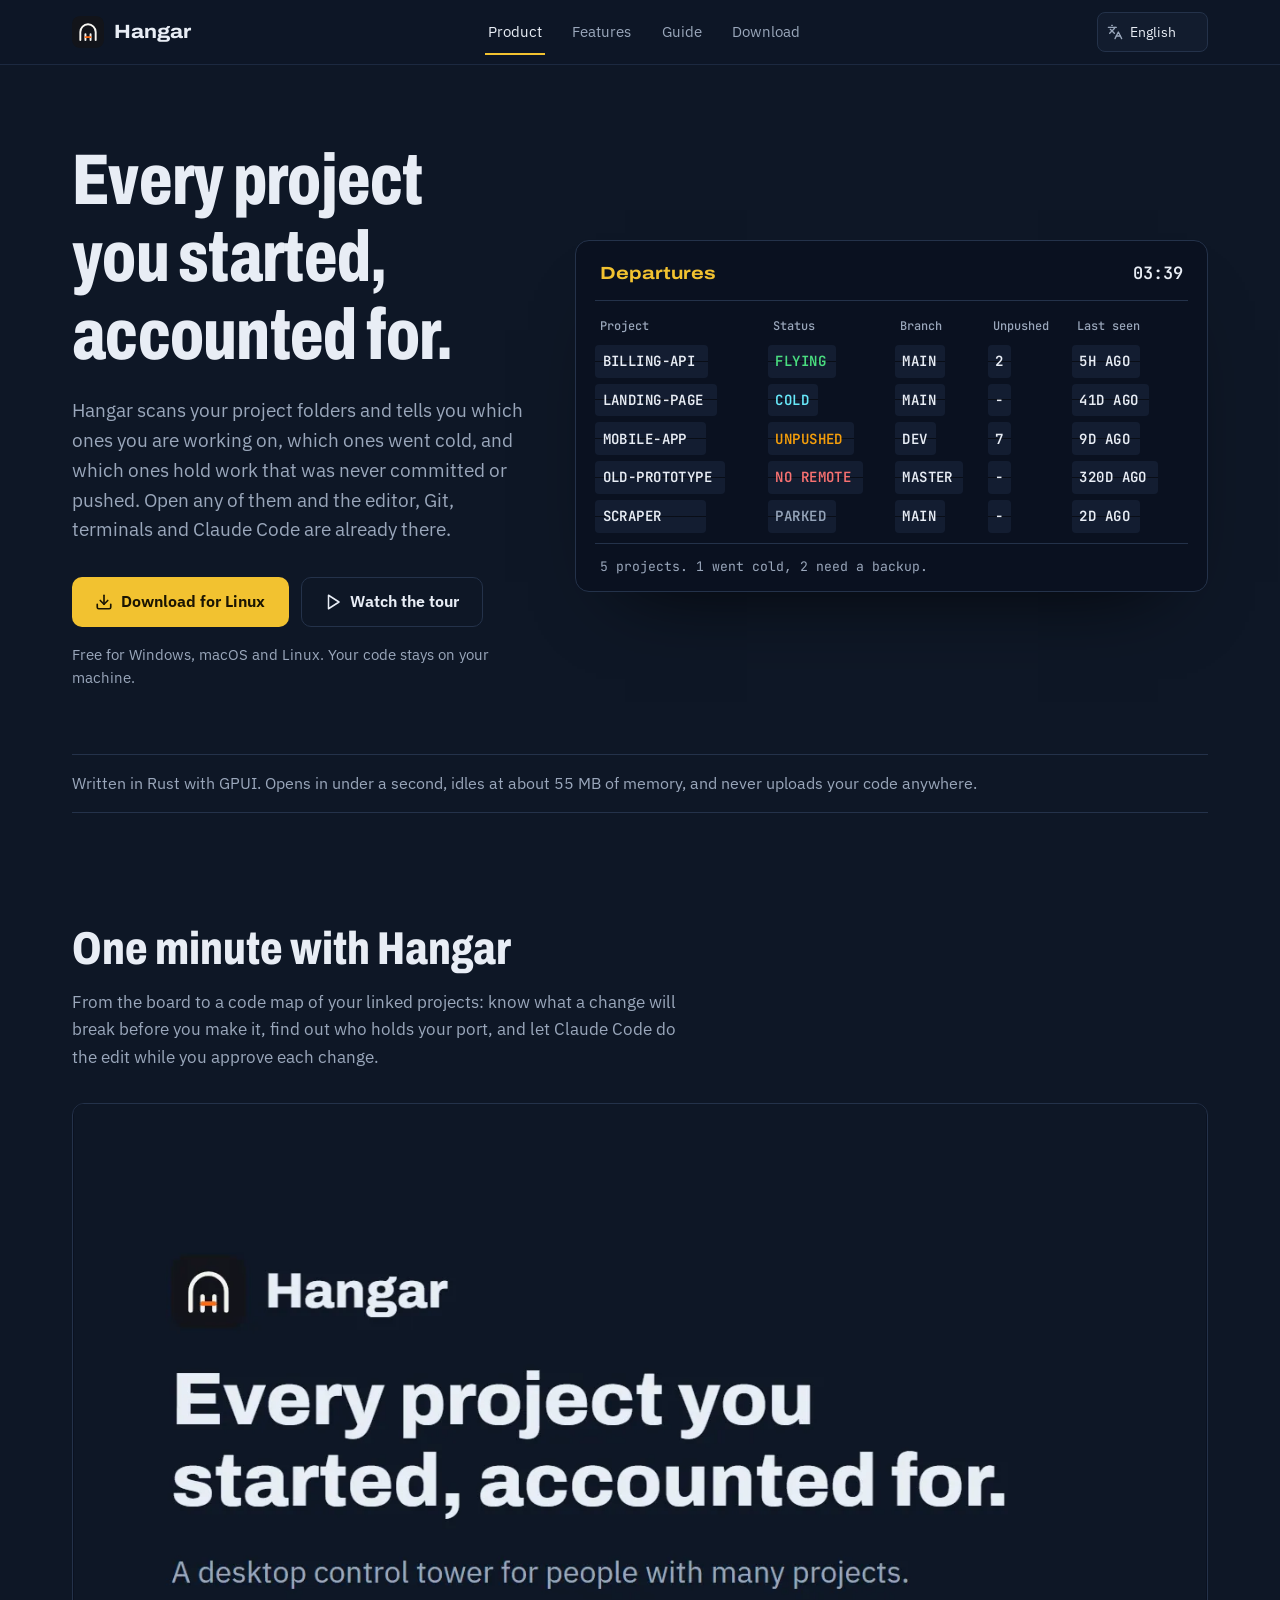
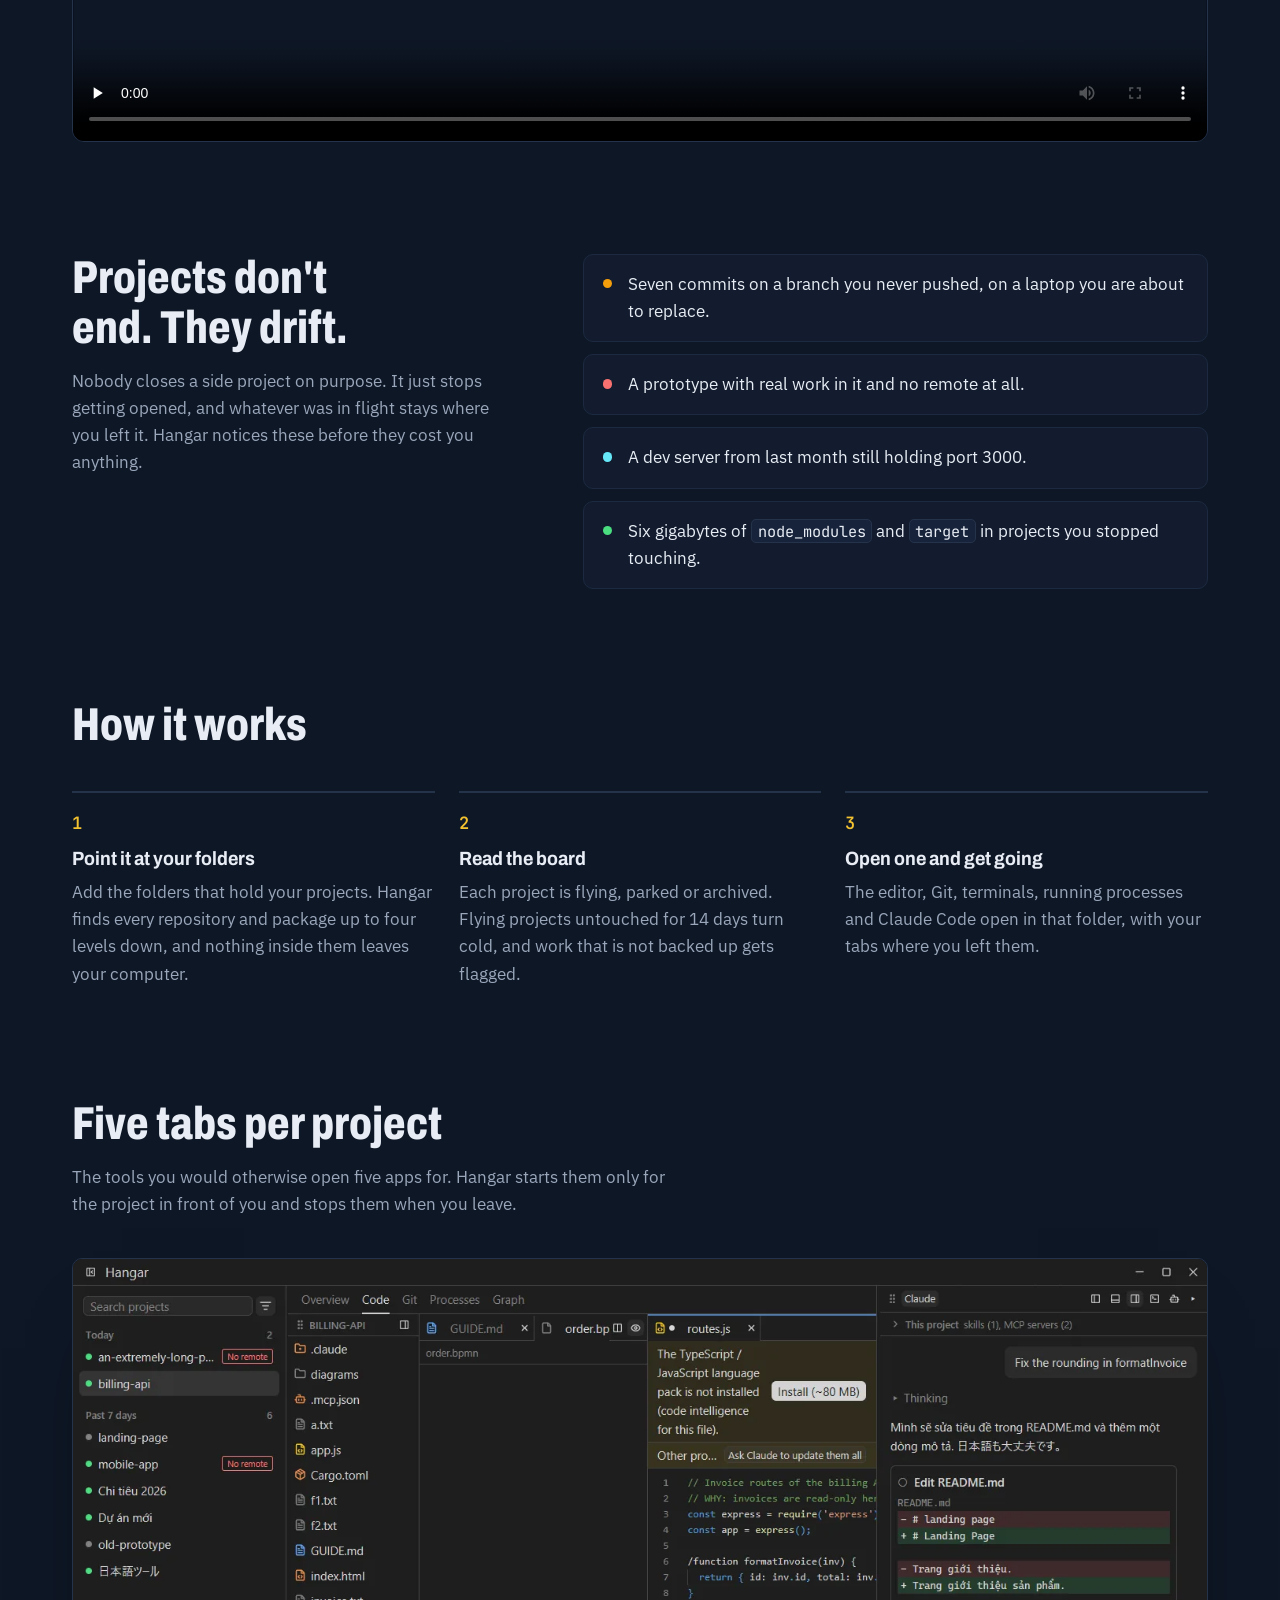
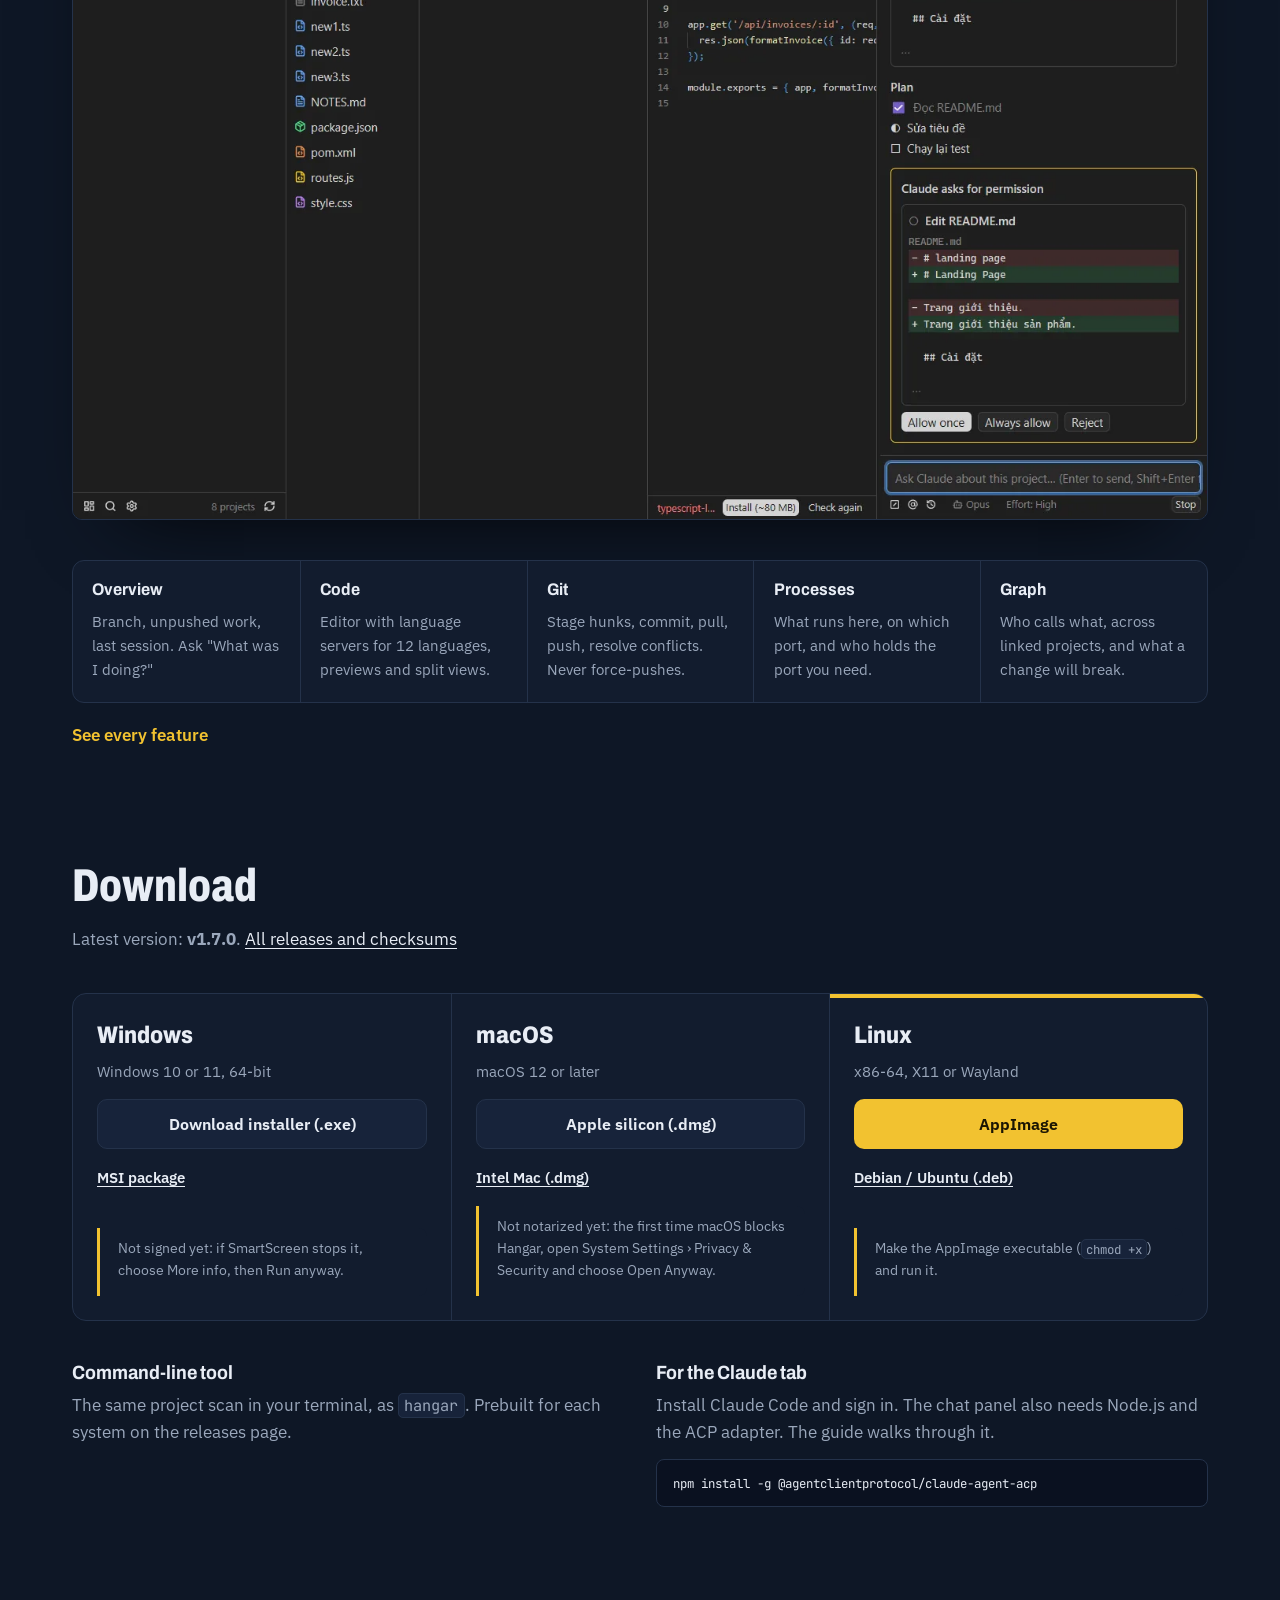
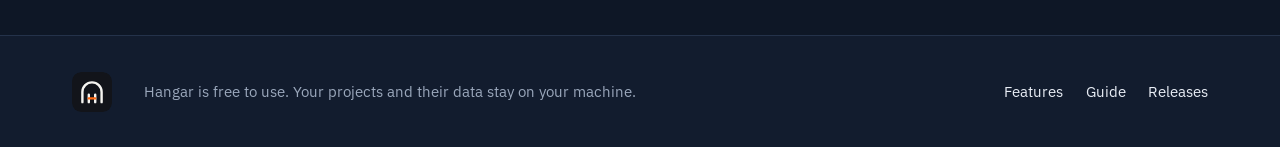
==== commit 4dbc4faa: "site: v1.7.0 Co-Authored-By: Claude Opus 5.5 <noreply@anthropic.com>" ====
--- a/index.html
+++ b/index.html
@@ -157,7 +157,7 @@
     <section class="section" id="download" aria-labelledby="download-title">
       <div class="section-head">
         <h2 id="download-title" data-i18n="dl.title">Download</h2>
-        <p class="version"><span data-i18n="dl.version">Latest version:</span> <strong data-version>v1.6.0</strong>. <a href="https://github.com/Caoquyen1913/hangar-app/releases" data-i18n="dl.all">All releases and checksums</a></p>
+        <p class="version"><span data-i18n="dl.version">Latest version:</span> <strong data-version>v1.7.0</strong>. <a href="https://github.com/Caoquyen1913/hangar-app/releases" data-i18n="dl.all">All releases and checksums</a></p>
       </div>
 
       <div class="platforms">
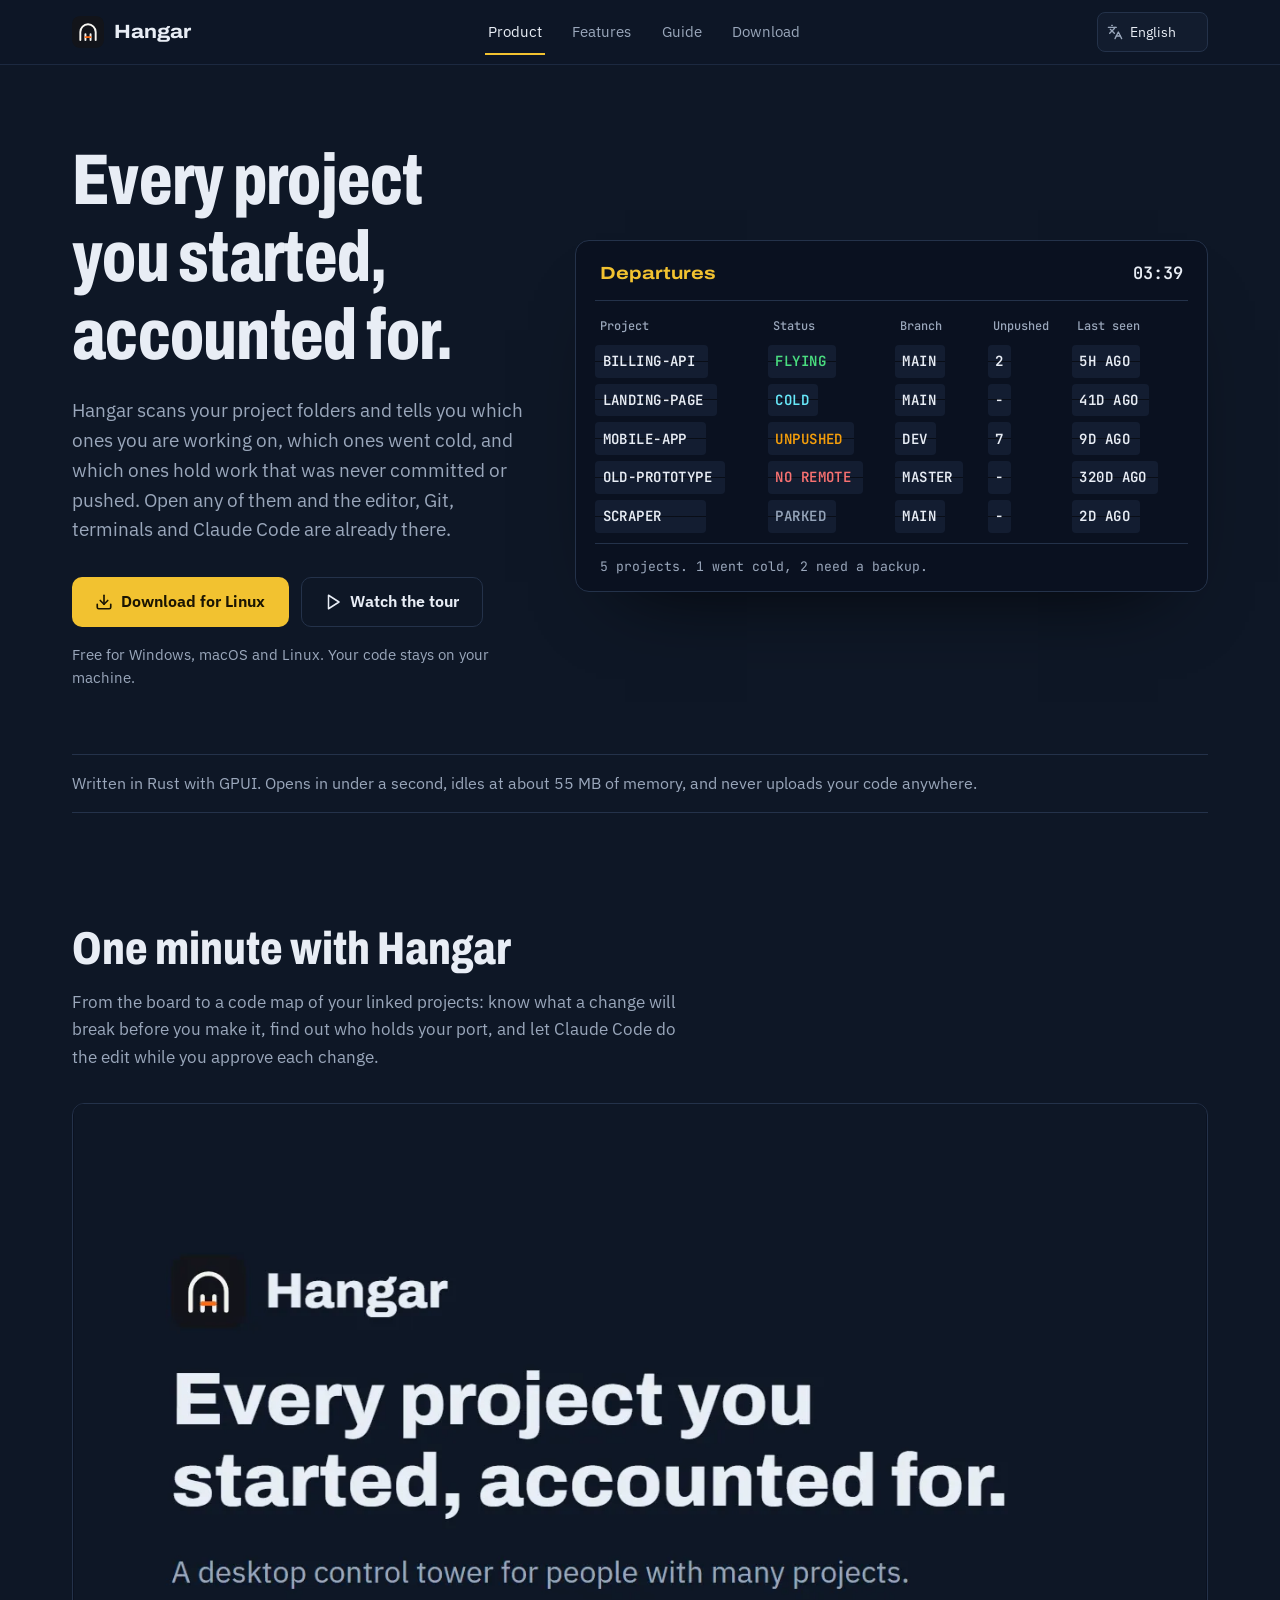
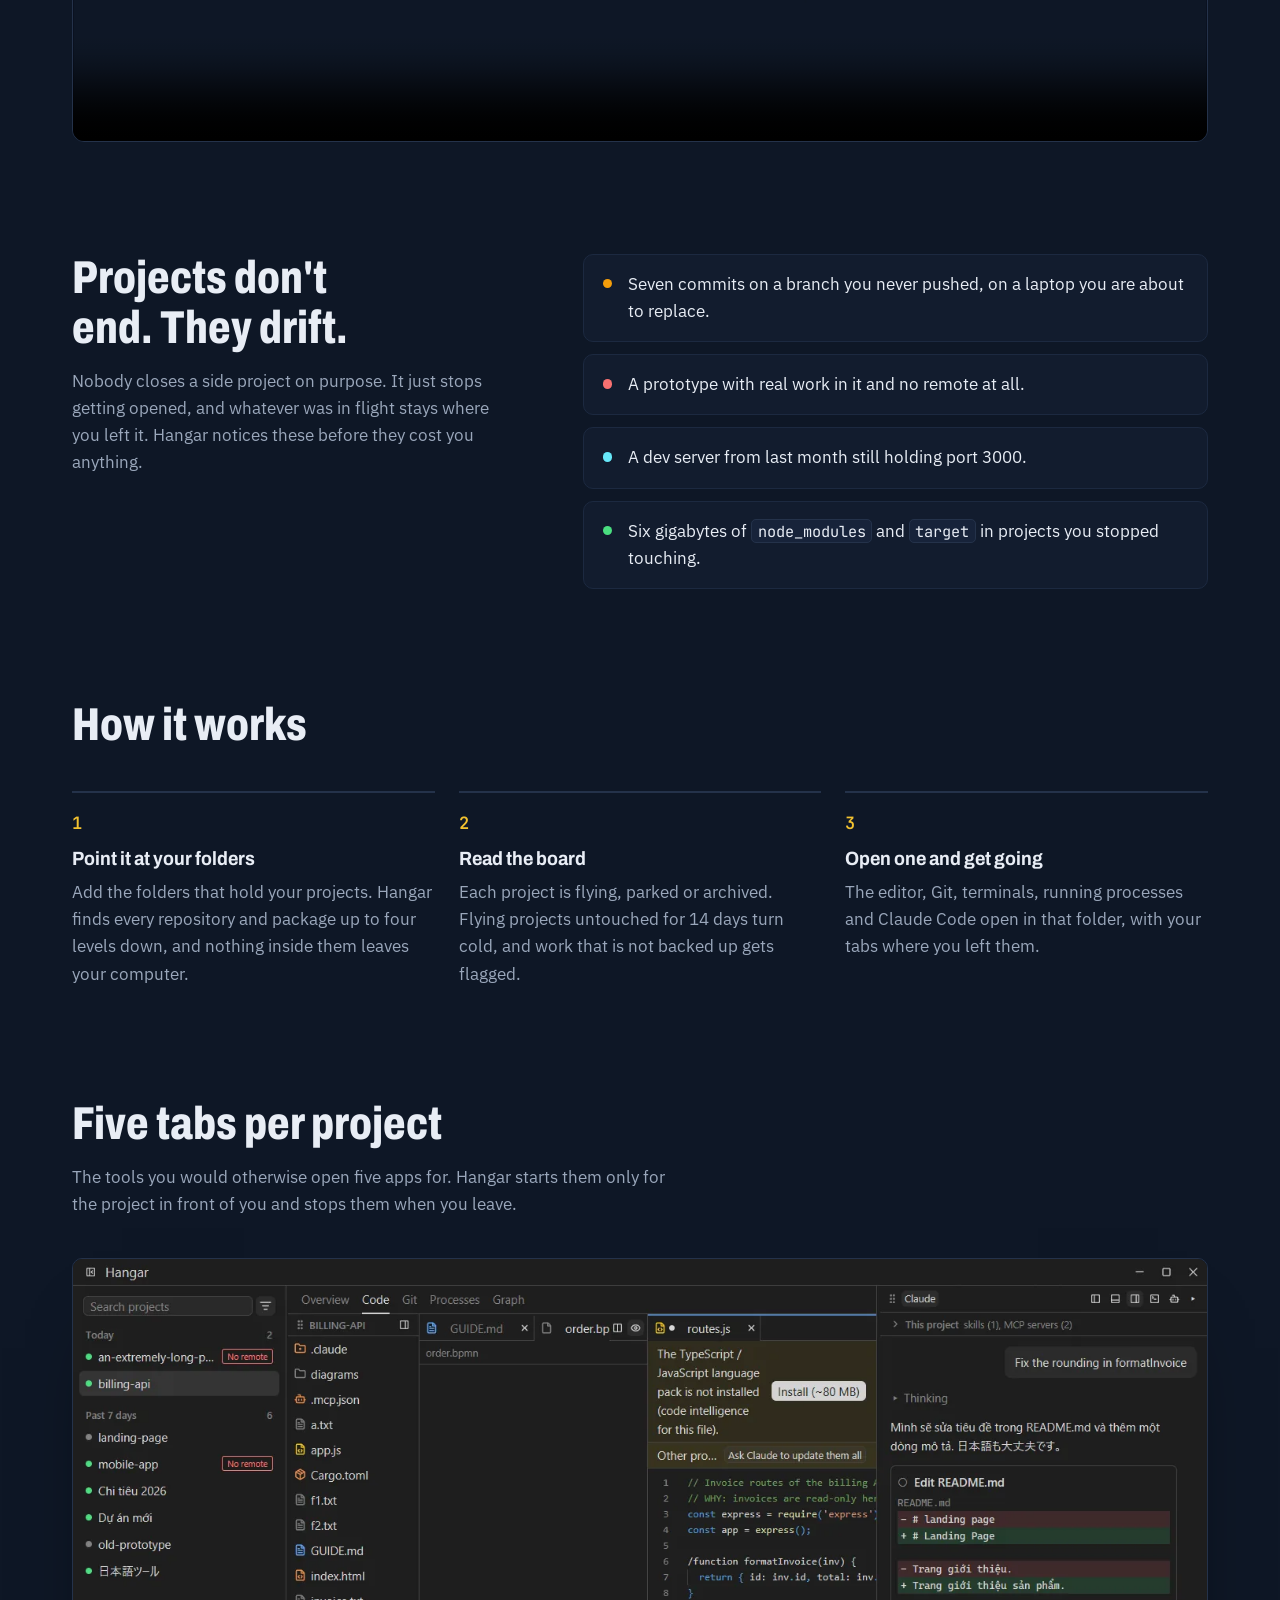
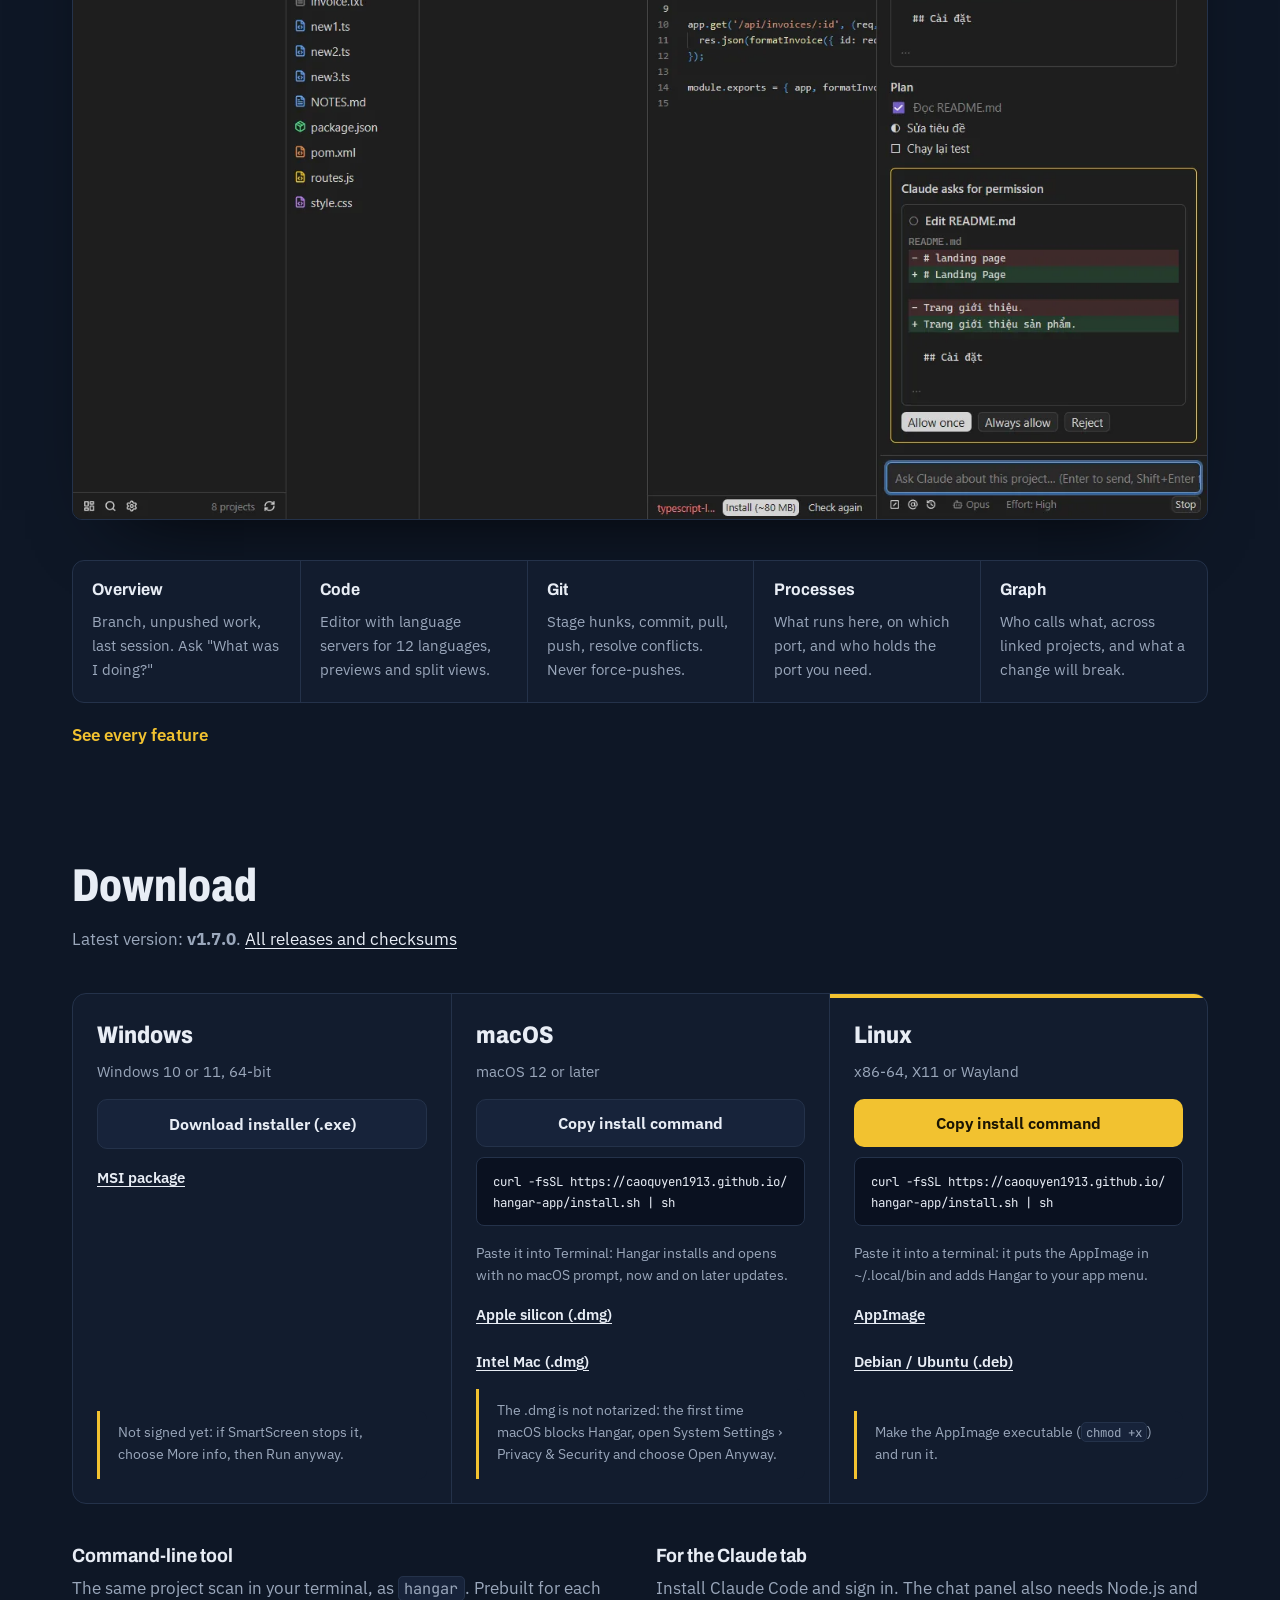
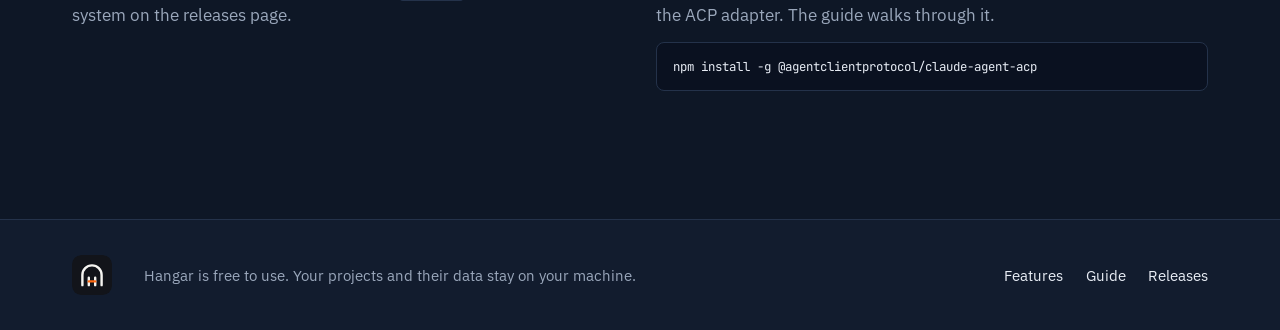
==== commit 2d2f6aa9: "Website from 8168f45: curl installer for macOS and Linux" ====
--- a/index.html
+++ b/index.html
@@ -171,14 +171,20 @@
         <article class="platform" data-os="mac">
           <h3>macOS</h3>
           <p class="req" data-i18n="dl.mac.req">macOS 12 or later</p>
-          <a class="btn primary" data-asset="aarch64.dmg" href="https://github.com/Caoquyen1913/hangar-app/releases/latest" data-i18n="dl.mac.arm">Apple silicon (.dmg)</a>
+          <button class="btn primary" type="button" data-copy data-i18n="dl.copy">Copy install command</button>
+          <pre><code>curl -fsSL https://caoquyen1913.github.io/hangar-app/install.sh | sh</code></pre>
+          <p class="term" data-i18n="dl.mac.term">Paste it into Terminal: Hangar installs and opens with no macOS prompt, now and on later updates.</p>
+          <a class="alt" data-asset="aarch64.dmg" href="https://github.com/Caoquyen1913/hangar-app/releases/latest" data-i18n="dl.mac.arm">Apple silicon (.dmg)</a>
           <a class="alt" data-asset="x64.dmg" href="https://github.com/Caoquyen1913/hangar-app/releases/latest" data-i18n="dl.mac.intel">Intel Mac (.dmg)</a>
-          <p class="note" data-i18n="dl.mac.note">Not notarized yet: the first time macOS blocks Hangar, open System Settings › Privacy &amp; Security and choose Open Anyway.</p>
+          <p class="note" data-i18n="dl.mac.note">The .dmg is not notarized: the first time macOS blocks Hangar, open System Settings › Privacy &amp; Security and choose Open Anyway.</p>
         </article>
         <article class="platform" data-os="linux">
           <h3>Linux</h3>
           <p class="req" data-i18n="dl.linux.req">x86-64, X11 or Wayland</p>
-          <a class="btn primary" data-asset=".AppImage" href="https://github.com/Caoquyen1913/hangar-app/releases/latest" data-i18n="dl.linux.appimage">AppImage</a>
+          <button class="btn primary" type="button" data-copy data-i18n="dl.copy">Copy install command</button>
+          <pre><code>curl -fsSL https://caoquyen1913.github.io/hangar-app/install.sh | sh</code></pre>
+          <p class="term" data-i18n="dl.linux.term">Paste it into a terminal: it puts the AppImage in ~/.local/bin and adds Hangar to your app menu.</p>
+          <a class="alt" data-asset=".AppImage" href="https://github.com/Caoquyen1913/hangar-app/releases/latest" data-i18n="dl.linux.appimage">AppImage</a>
           <a class="alt" data-asset=".deb" href="https://github.com/Caoquyen1913/hangar-app/releases/latest" data-i18n="dl.linux.deb">Debian / Ubuntu (.deb)</a>
           <p class="note" data-i18n="dl.linux.note">Make the AppImage executable (`chmod +x`) and run it.</p>
         </article>
--- a/styles.css
+++ b/styles.css
@@ -200,6 +200,7 @@
   min-height: 3rem;
   padding: 0.7rem 1.4rem;
   border-radius: 10px;
+  font-family: inherit;
   font-weight: 650;
   font-size: 1rem;
   text-decoration: none;
@@ -454,6 +455,8 @@
 .platforms.has-you .platform:not(.is-you) .btn.primary:hover { border-color: var(--muted); }
 .platform .alt { font-size: 0.95rem; font-weight: 600; padding: 0.4rem 0; }
 .platform .note { margin-top: auto; padding-top: 0.6rem; font-size: 0.86rem; color: var(--muted); }
+.platform .term { margin-top: 0.4rem; font-size: 0.86rem; color: var(--muted); }
+.platform pre { align-self: stretch; margin-top: 0; white-space: pre-wrap; word-break: break-all; }
 .version { margin-top: 0.9rem; color: var(--muted); }
 .version a { color: var(--text); }
 
